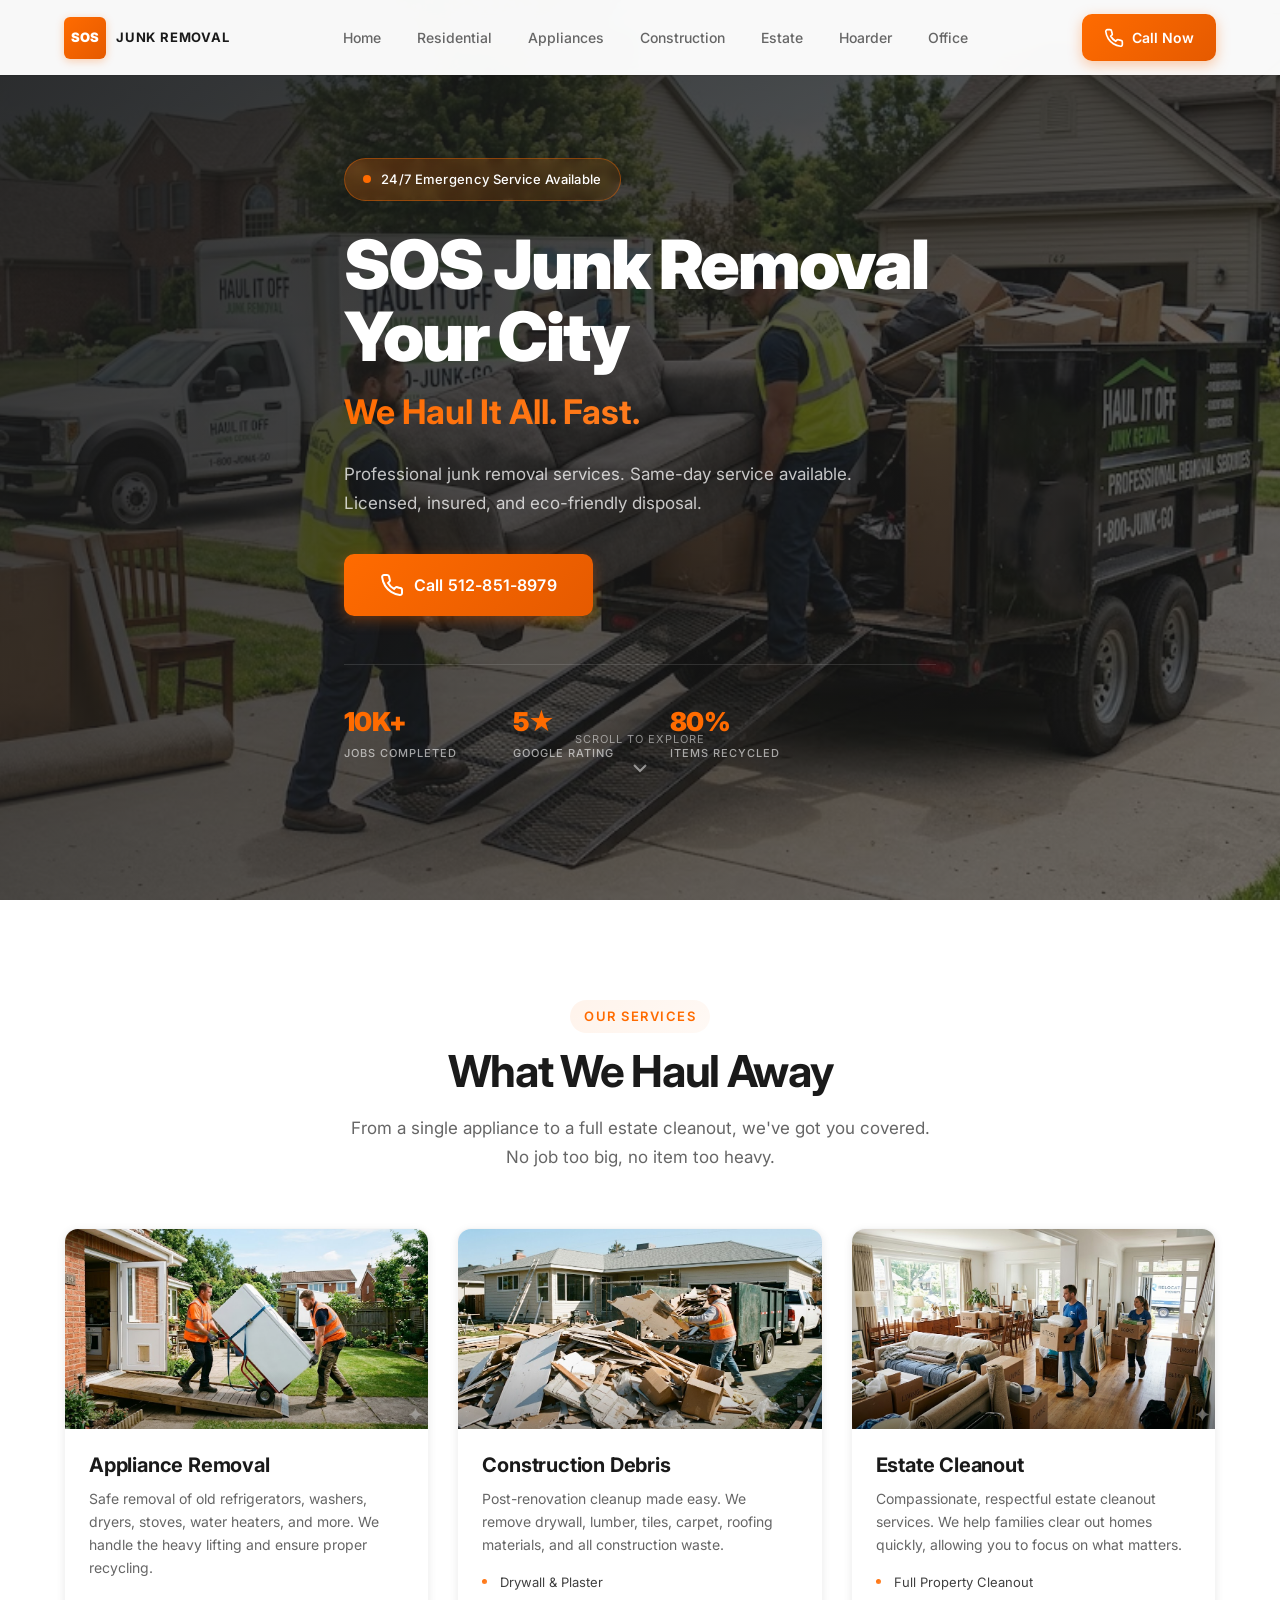
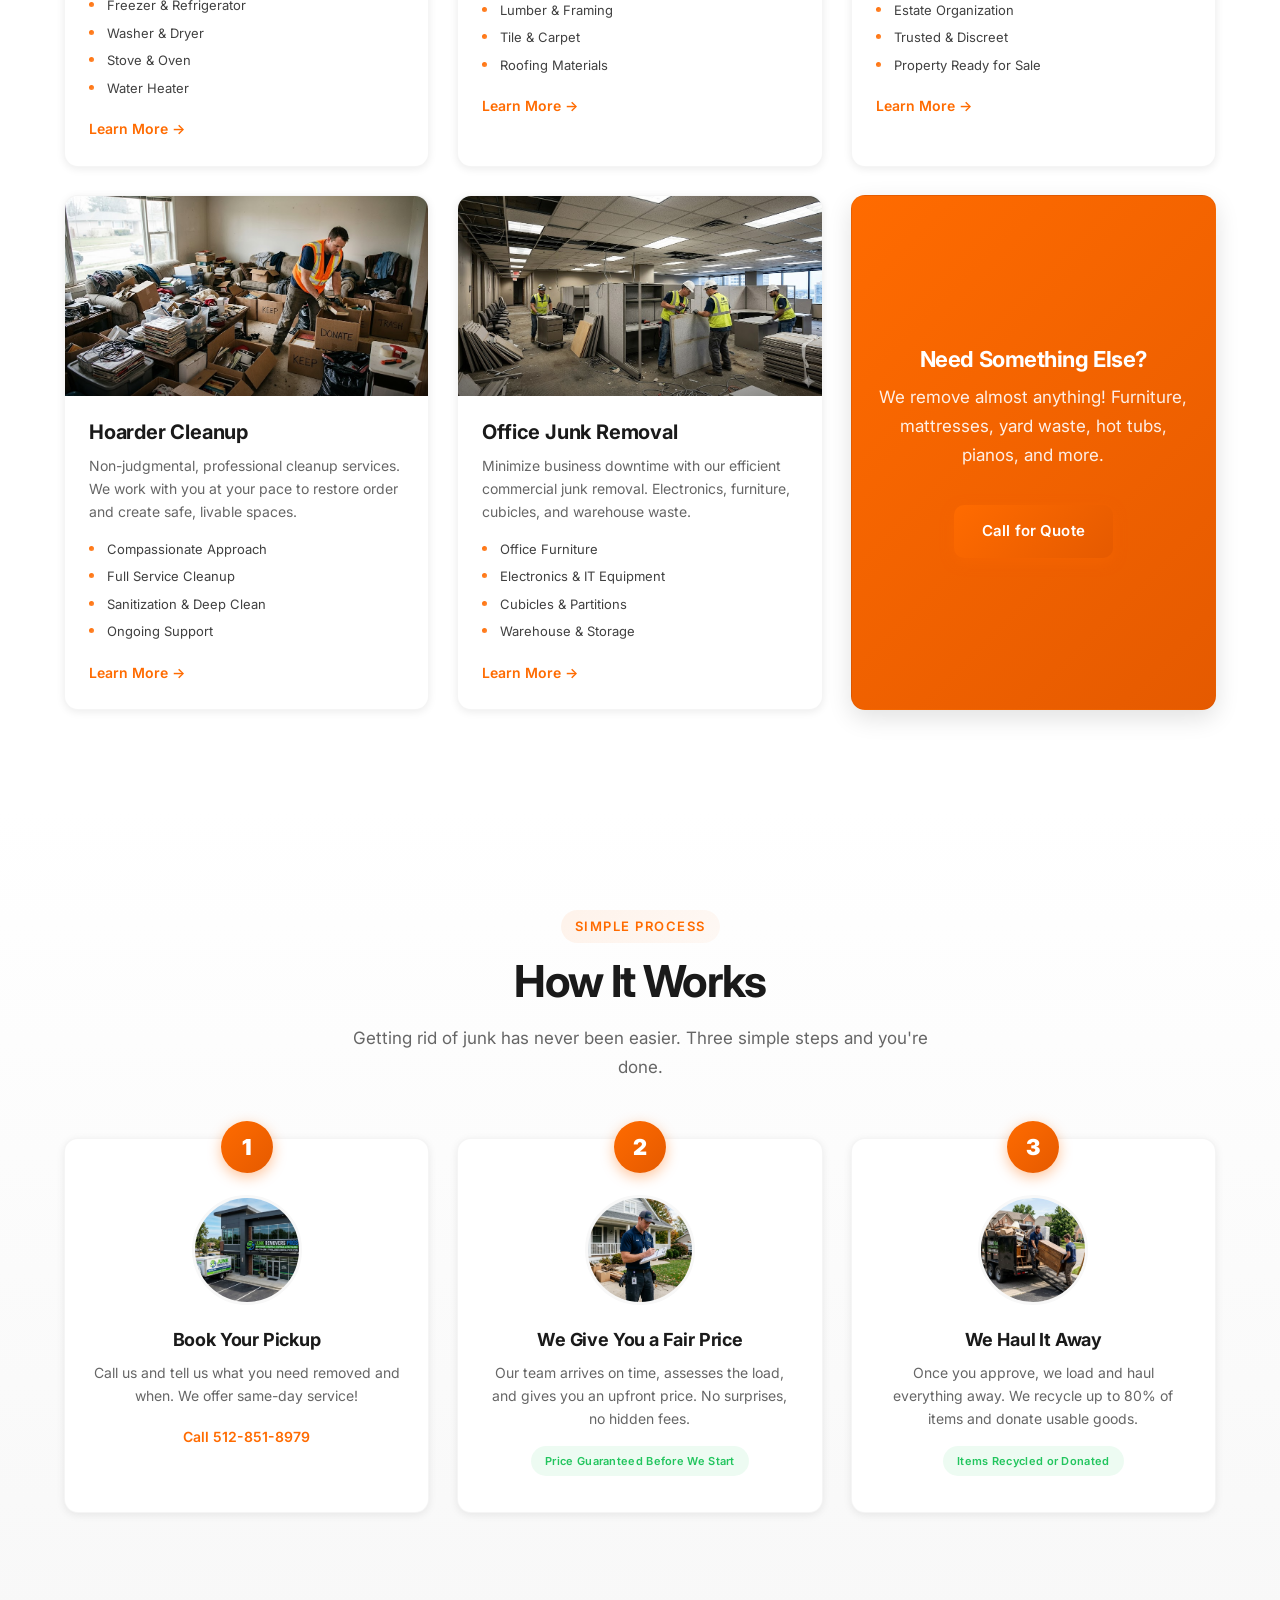
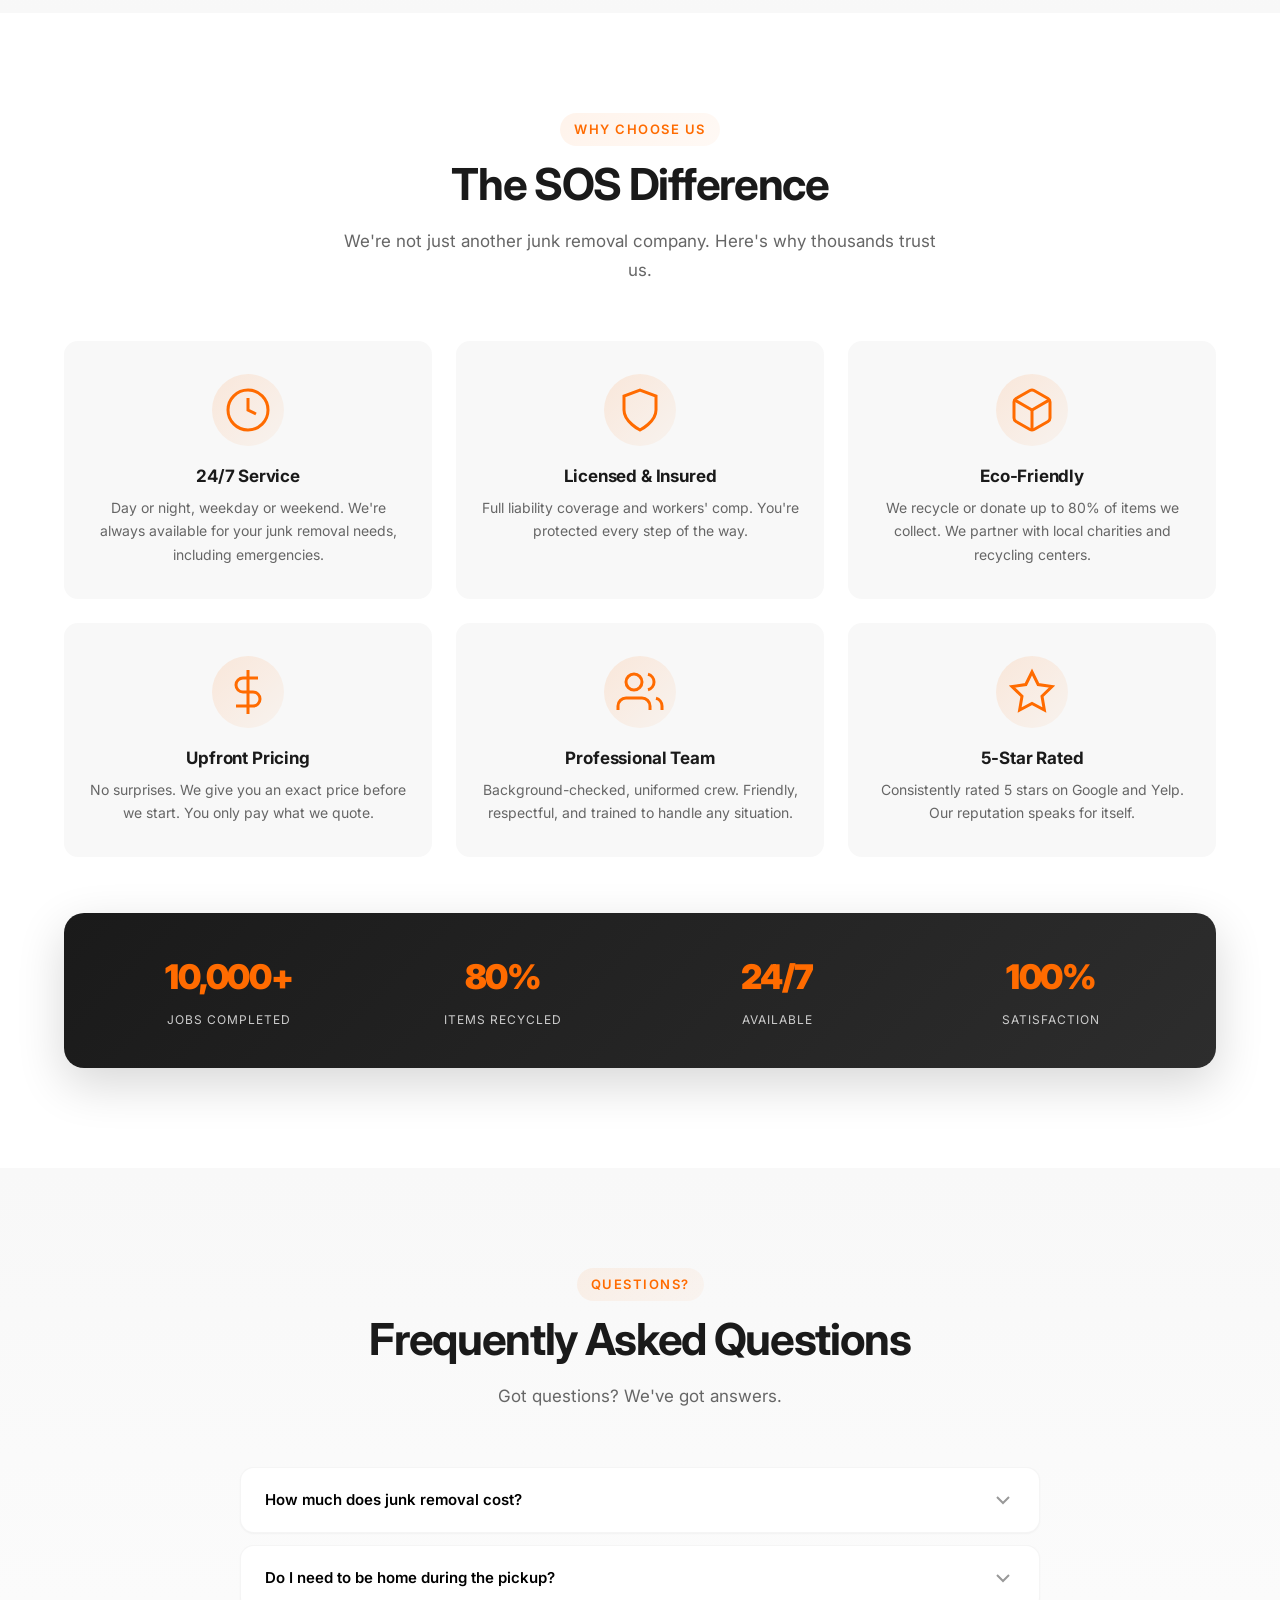
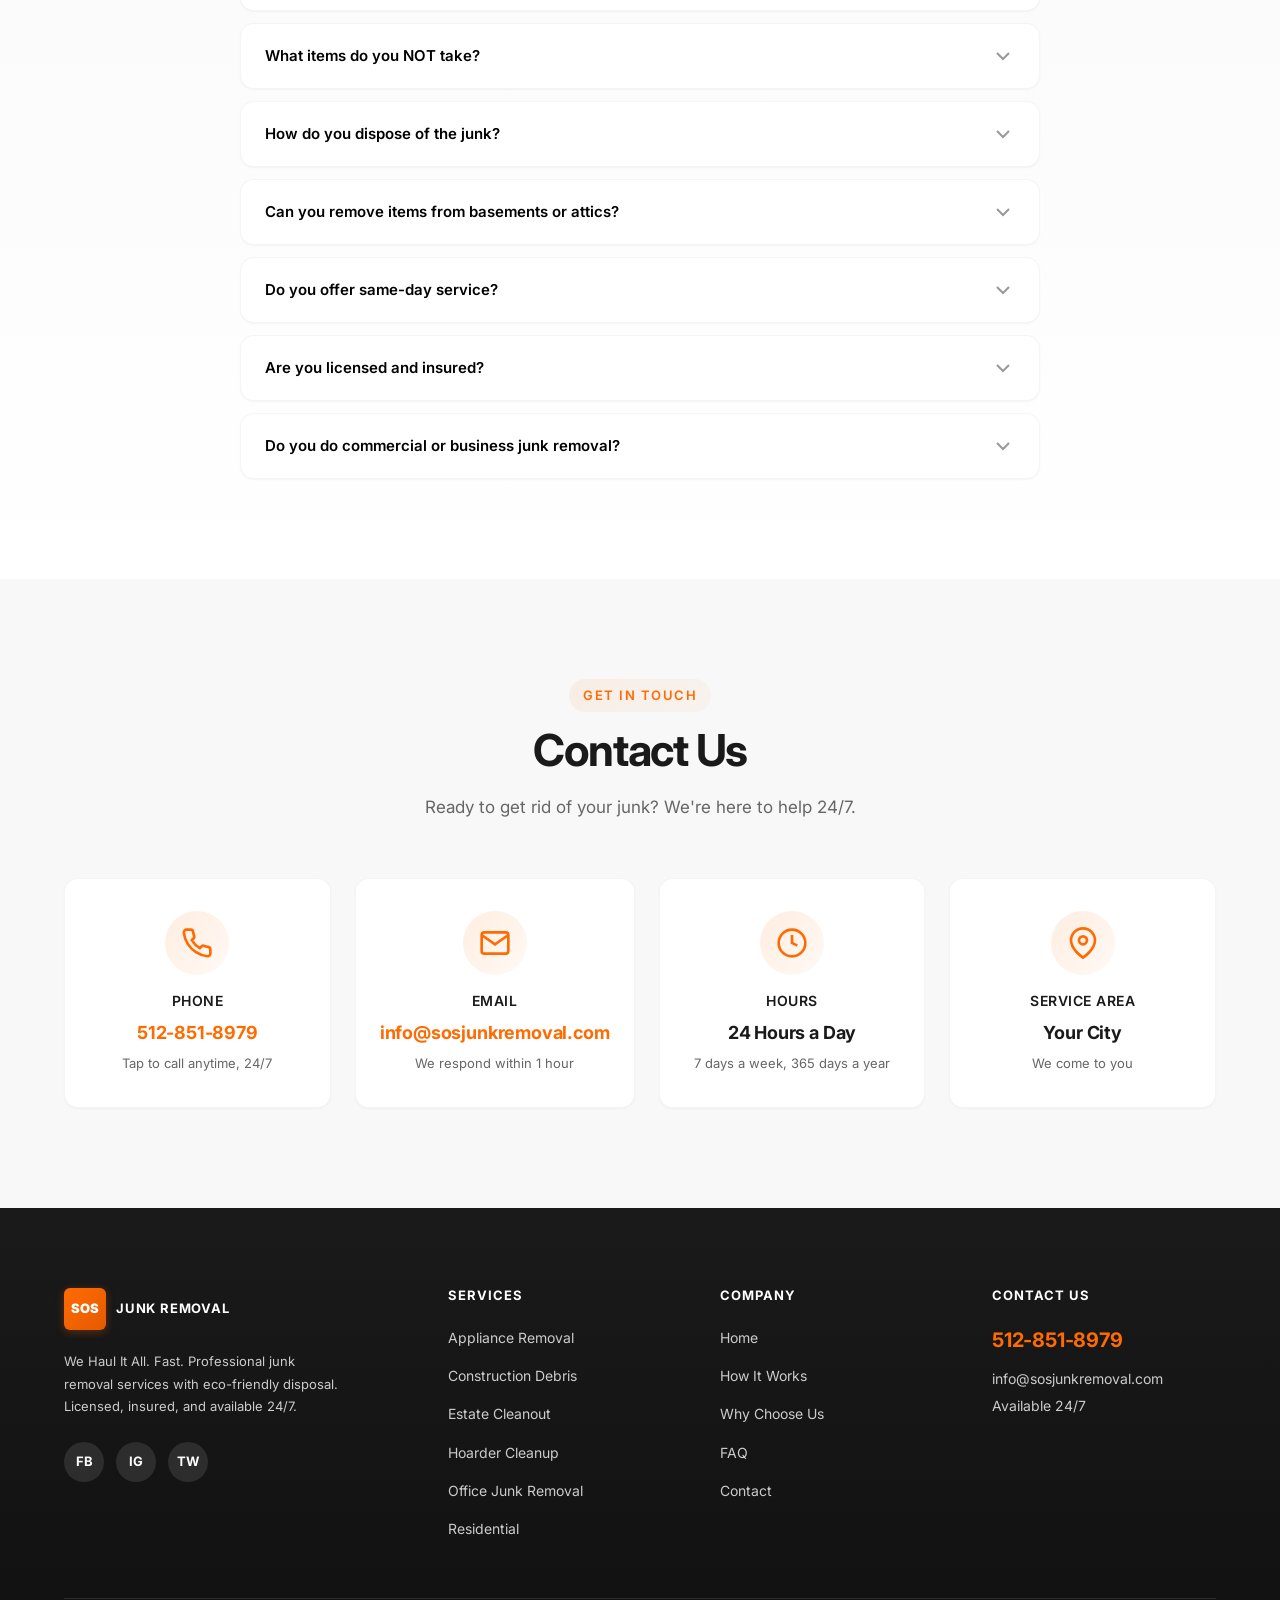
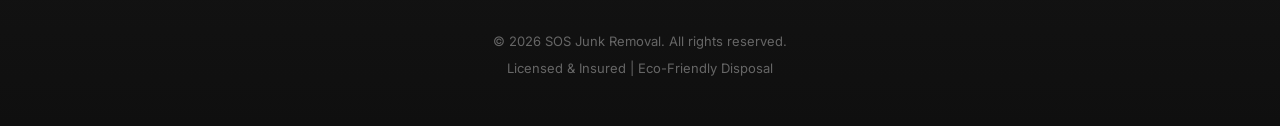
==== index.html @ b93e8774 "Initial website import" ====
<!DOCTYPE html>
<html lang="en">
<head>
    <meta charset="UTF-8">
    <meta name="viewport" content="width=device-width, initial-scale=1.0">
    <meta name="description" content="SOS Junk Removal - Fast, affordable junk removal services. We haul appliances, construction debris, estate cleanouts, and more. Available 24/7. Get a free quote today!">
    <meta name="keywords" content="junk removal, appliance removal, construction debris, estate cleanout, hoarder cleanup, office junk removal">
    <meta name="robots" content="index, follow">
    <meta name="author" content="SOS Junk Removal">
    
    <meta property="og:title" content="SOS Junk Removal - We Haul It All. Fast.">
    <meta property="og:description" content="Professional junk removal services. Same-day service available. Licensed & insured.">
    <meta property="og:type" content="website">
    <meta property="og:url" content="https://sosjunkremoval.com">
    
    <title>SOS Junk Removal - We Haul It All. Fast.</title>
    
    <link rel="preconnect" href="https://fonts.googleapis.com">
    <link rel="preconnect" href="https://fonts.gstatic.com" crossorigin>
    <link href="https://fonts.googleapis.com/css2?family=Inter:wght@400;500;600;700;800;900&display=swap" rel="stylesheet">
    
    <link rel="stylesheet" href="css/styles.css">
    
    <script type="application/ld+json">
    {
        "@context": "https://schema.org",
        "@type": "LocalBusiness",
        "name": "SOS Junk Removal",
        "description": "Professional junk removal services",
        "telephone": "+1-512-851-8979",
        "priceRange": "$$",
        "openingHours": "Mo-Su 00:00-23:59",
        "areaServed": "United States"
    }
    </script>
</head>
<body>
    <header class="sticky-header" id="header">
        <div class="header-container">
            <a href="#home" class="logo">
                <span class="logo-icon">SOS</span>
                <span class="logo-text">JUNK REMOVAL</span>
            </a>
            <nav class="main-nav" id="mainNav">
                <ul>
                    <li><a href="index.html">Home</a></li>
                    <li><a href="residential-junk-removal.html">Residential</a></li>
                    <li><a href="appliance-removal.html">Appliances</a></li>
                    <li><a href="construction-debris-removal.html">Construction</a></li>
                    <li><a href="estate-cleanout.html">Estate</a></li>
                    <li><a href="hoarder-cleanup.html">Hoarder</a></li>
                    <li><a href="office-junk-removal.html">Office</a></li>
                </ul>
            </nav>
            <a href="tel:+15128518979" class="header-cta">
                <svg width="20" height="20" viewBox="0 0 24 24" fill="none" stroke="currentColor" stroke-width="2">
                    <path d="M22 16.92v3a2 2 0 0 1-2.18 2 19.79 19.79 0 0 1-8.63-3.07 19.5 19.5 0 0 1-6-6 19.79 19.79 0 0 1-3.07-8.67A2 2 0 0 1 4.11 2h3a2 2 0 0 1 2 1.72 12.84 12.84 0 0 0 .7 2.81 2 2 0 0 1-.45 2.11L8.09 9.91a16 16 0 0 0 6 6l1.27-1.27a2 2 0 0 1 2.11-.45 12.84 12.84 0 0 0 2.81.7A2 2 0 0 1 22 16.92z"/>
                </svg>
                <span>Call Now</span>
            </a>
            <button class="mobile-menu-toggle" id="mobileMenuToggle" aria-label="Toggle menu">
                <span></span>
                <span></span>
                <span></span>
            </button>
        </div>
    </header>

    <div class="mobile-call-bar">
        <a href="tel:+15128518979" class="mobile-call-btn">
            <svg width="24" height="24" viewBox="0 0 24 24" fill="none" stroke="currentColor" stroke-width="2">
                <path d="M22 16.92v3a2 2 0 0 1-2.18 2 19.79 19.79 0 0 1-8.63-3.07 19.5 19.5 0 0 1-6-6 19.79 19.79 0 0 1-3.07-8.67A2 2 0 0 1 4.11 2h3a2 2 0 0 1 2 1.72 12.84 12.84 0 0 0 .7 2.81 2 2 0 0 1-.45 2.11L8.09 9.91a16 16 0 0 0 6 6l1.27-1.27a2 2 0 0 1 2.11-.45 12.84 12.84 0 0 0 2.81.7A2 2 0 0 1 22 16.92z"/>
            </svg>
            Call Now - Free Quote
        </a>
    </div>

    <main>
        <section class="hero" id="home">
            <div class="hero-bg">
                <img src="images/hero.jpg" alt="Professional junk removal service with dump trailer" loading="eager">
                <div class="hero-overlay"></div>
            </div>
            <div class="hero-content">
                <div class="hero-badge">
                    <span class="pulse"></span>
                    24/7 Emergency Service Available
                </div>
                <h1>SOS Junk Removal<br><span id="heroCity">Your City</span></h1>
                <p class="hero-subtitle">We Haul It All. Fast.</p>
                <p class="hero-text">Professional junk removal services. Same-day service available. Licensed, insured, and eco-friendly disposal.</p>
                <div class="hero-cta-group">
                    <a href="tel:+15128518979" class="btn btn-primary btn-large">
                        <svg width="24" height="24" viewBox="0 0 24 24" fill="none" stroke="currentColor" stroke-width="2">
                            <path d="M22 16.92v3a2 2 0 0 1-2.18 2 19.79 19.79 0 0 1-8.63-3.07 19.5 19.5 0 0 1-6-6 19.79 19.79 0 0 1-3.07-8.67A2 2 0 0 1 4.11 2h3a2 2 0 0 1 2 1.72 12.84 12.84 0 0 0 .7 2.81 2 2 0 0 1-.45 2.11L8.09 9.91a16 16 0 0 0 6 6l1.27-1.27a2 2 0 0 1 2.11-.45 12.84 12.84 0 0 0 2.81.7A2 2 0 0 1 22 16.92z"/>
                        </svg>
                        Call 512-851-8979
                    </a>
                </div>
                <div class="hero-trust">
                    <div class="trust-item">
                        <span class="trust-number">10K+</span>
                        <span class="trust-label">Jobs Completed</span>
                    </div>
                    <div class="trust-item">
                        <span class="trust-number">5★</span>
                        <span class="trust-label">Google Rating</span>
                    </div>
                    <div class="trust-item">
                        <span class="trust-number">80%</span>
                        <span class="trust-label">Items Recycled</span>
                    </div>
                </div>
            </div>
            <div class="hero-scroll-indicator">
                <span>Scroll to explore</span>
                <svg width="24" height="24" viewBox="0 0 24 24" fill="none" stroke="currentColor" stroke-width="2">
                    <polyline points="6 9 12 15 18 9"></polyline>
                </svg>
            </div>
        </section>

        <section class="services" id="services">
            <div class="container">
                <div class="section-header">
                    <span class="section-tag">Our Services</span>
                    <h2>What We Haul Away</h2>
                    <p>From a single appliance to a full estate cleanout, we've got you covered. No job too big, no item too heavy.</p>
                </div>
                <div class="services-grid">
                    <div class="service-card" data-service="appliance">
                        <div class="service-image">
                            <img src="images/appliance-removal.jpg" alt="Old refrigerator being removed" loading="lazy">
                        </div>
                        <div class="service-content">
                            <h3>Appliance Removal</h3>
                            <p>Safe removal of old refrigerators, washers, dryers, stoves, water heaters, and more. We handle the heavy lifting and ensure proper recycling.</p>
                            <ul class="service-features">
                                <li>Freezer & Refrigerator</li>
                                <li>Washer & Dryer</li>
                                <li>Stove & Oven</li>
                                <li>Water Heater</li>
                            </ul>
                            <a href="appliance-removal.html" class="service-link">Learn More →</a>
                        </div>
                    </div>
                    <div class="service-card" data-service="construction">
                        <div class="service-image">
                            <img src="images/construction-debris.jpg" alt="Construction debris pile being removed" loading="lazy">
                        </div>
                        <div class="service-content">
                            <h3>Construction Debris</h3>
                            <p>Post-renovation cleanup made easy. We remove drywall, lumber, tiles, carpet, roofing materials, and all construction waste.</p>
                            <ul class="service-features">
                                <li>Drywall & Plaster</li>
                                <li>Lumber & Framing</li>
                                <li>Tile & Carpet</li>
                                <li>Roofing Materials</li>
                            </ul>
                            <a href="construction-debris-removal.html" class="service-link">Learn More →</a>
                        </div>
                    </div>
                    <div class="service-card" data-service="estate">
                        <div class="service-image">
                            <img src="images/estate-cleanout.jpg" alt="Full house cleanout service" loading="lazy">
                        </div>
                        <div class="service-content">
                            <h3>Estate Cleanout</h3>
                            <p>Compassionate, respectful estate cleanout services. We help families clear out homes quickly, allowing you to focus on what matters.</p>
                            <ul class="service-features">
                                <li>Full Property Cleanout</li>
                                <li>Estate Organization</li>
                                <li>Trusted & Discreet</li>
                                <li>Property Ready for Sale</li>
                            </ul>
                            <a href="estate-cleanout.html" class="service-link">Learn More →</a>
                        </div>
                    </div>
                    <div class="service-card" data-service="hoarder">
                        <div class="service-image">
                            <img src="images/hoarder-cleanup.jpg" alt="Cluttered room cleanup service" loading="lazy">
                        </div>
                        <div class="service-content">
                            <h3>Hoarder Cleanup</h3>
                            <p>Non-judgmental, professional cleanup services. We work with you at your pace to restore order and create safe, livable spaces.</p>
                            <ul class="service-features">
                                <li>Compassionate Approach</li>
                                <li>Full Service Cleanup</li>
                                <li>Sanitization & Deep Clean</li>
                                <li>Ongoing Support</li>
                            </ul>
                            <a href="hoarder-cleanup.html" class="service-link">Learn More →</a>
                        </div>
                    </div>
                    <div class="service-card" data-service="office">
                        <div class="service-image">
                            <img src="images/office-junk-removal.jpg" alt="Office junk removal" loading="lazy">
                        </div>
                        <div class="service-content">
                            <h3>Office Junk Removal</h3>
                            <p>Minimize business downtime with our efficient commercial junk removal. Electronics, furniture, cubicles, and warehouse waste.</p>
                            <ul class="service-features">
                                <li>Office Furniture</li>
                                <li>Electronics & IT Equipment</li>
                                <li>Cubicles & Partitions</li>
                                <li>Warehouse & Storage</li>
                            </ul>
                            <a href="office-junk-removal.html" class="service-link">Learn More →</a>
                        </div>
                    </div>
                    <div class="service-card service-card-cta">
                        <div class="cta-content">
                            <h3>Need Something Else?</h3>
                            <p>We remove almost anything! Furniture, mattresses, yard waste, hot tubs, pianos, and more.</p>
                            <a href="tel:+15128518979" class="btn btn-primary">Call for Quote</a>
                        </div>
                    </div>
                </div>
            </div>
        </section>

        <section class="how-it-works" id="how-it-works">
            <div class="container">
                <div class="section-header">
                    <span class="section-tag">Simple Process</span>
                    <h2>How It Works</h2>
                    <p>Getting rid of junk has never been easier. Three simple steps and you're done.</p>
                </div>
                <div class="steps-grid">
                    <div class="step-card">
                        <div class="step-number">1</div>
                        <div class="step-icon">
                            <img src="images/step1-book-pickup.jpg" alt="Contact us" loading="lazy">
                        </div>
                        <h3>Book Your Pickup</h3>
                        <p>Call us and tell us what you need removed and when. We offer same-day service!</p>
                        <a href="tel:+15128518979" class="step-cta">Call 512-851-8979</a>
                    </div>
                    <div class="step-card">
                        <div class="step-number">2</div>
                        <div class="step-icon">
                            <img src="images/step2-get-quote.jpg" alt="We arrive and quote" loading="lazy">
                        </div>
                        <h3>We Give You a Fair Price</h3>
                        <p>Our team arrives on time, assesses the load, and gives you an upfront price. No surprises, no hidden fees.</p>
                        <span class="step-guarantee">Price Guaranteed Before We Start</span>
                    </div>
                    <div class="step-card">
                        <div class="step-number">3</div>
                        <div class="step-icon">
                            <img src="images/step3-haul-away.jpg" alt="We haul it away" loading="lazy">
                        </div>
                        <h3>We Haul It Away</h3>
                        <p>Once you approve, we load and haul everything away. We recycle up to 80% of items and donate usable goods.</p>
                        <span class="step-guarantee">Items Recycled or Donated</span>
                    </div>
                </div>
            </div>
        </section>

        <section class="why-us" id="why-us">
            <div class="container">
                <div class="section-header">
                    <span class="section-tag">Why Choose Us</span>
                    <h2>The SOS Difference</h2>
                    <p>We're not just another junk removal company. Here's why thousands trust us.</p>
                </div>
                <div class="features-grid">
                    <div class="feature-card">
                        <div class="feature-icon">
                            <svg width="48" height="48" viewBox="0 0 24 24" fill="none" stroke="currentColor" stroke-width="1.5">
                                <circle cx="12" cy="12" r="10"/>
                                <polyline points="12 6 12 12 16 14"/>
                            </svg>
                        </div>
                        <h3>24/7 Service</h3>
                        <p>Day or night, weekday or weekend. We're always available for your junk removal needs, including emergencies.</p>
                    </div>
                    <div class="feature-card">
                        <div class="feature-icon">
                            <svg width="48" height="48" viewBox="0 0 24 24" fill="none" stroke="currentColor" stroke-width="1.5">
                                <path d="M12 22s8-4 8-10V5l-8-3-8 3v7c0 6 8 10 8 10z"/>
                            </svg>
                        </div>
                        <h3>Licensed & Insured</h3>
                        <p>Full liability coverage and workers' comp. You're protected every step of the way.</p>
                    </div>
                    <div class="feature-card">
                        <div class="feature-icon">
                            <svg width="48" height="48" viewBox="0 0 24 24" fill="none" stroke="currentColor" stroke-width="1.5">
                                <path d="M21 16V8a2 2 0 0 0-1-1.73l-7-4a2 2 0 0 0-2 0l-7 4A2 2 0 0 0 3 8v8a2 2 0 0 0 1 1.73l7 4a2 2 0 0 0 2 0l7-4A2 2 0 0 0 21 16z"/>
                                <polyline points="3.27 6.96 12 12.01 20.73 6.96"/>
                                <line x1="12" y1="22.08" x2="12" y2="12"/>
                            </svg>
                        </div>
                        <h3>Eco-Friendly</h3>
                        <p>We recycle or donate up to 80% of items we collect. We partner with local charities and recycling centers.</p>
                    </div>
                    <div class="feature-card">
                        <div class="feature-icon">
                            <svg width="48" height="48" viewBox="0 0 24 24" fill="none" stroke="currentColor" stroke-width="1.5">
                                <line x1="12" y1="1" x2="12" y2="23"/>
                                <path d="M17 5H9.5a3.5 3.5 0 0 0 0 7h5a3.5 3.5 0 0 1 0 7H6"/>
                            </svg>
                        </div>
                        <h3>Upfront Pricing</h3>
                        <p>No surprises. We give you an exact price before we start. You only pay what we quote.</p>
                    </div>
                    <div class="feature-card">
                        <div class="feature-icon">
                            <svg width="48" height="48" viewBox="0 0 24 24" fill="none" stroke="currentColor" stroke-width="1.5">
                                <path d="M17 21v-2a4 4 0 0 0-4-4H5a4 4 0 0 0-4 4v2"/>
                                <circle cx="9" cy="7" r="4"/>
                                <path d="M23 21v-2a4 4 0 0 0-3-3.87"/>
                                <path d="M16 3.13a4 4 0 0 1 0 7.75"/>
                            </svg>
                        </div>
                        <h3>Professional Team</h3>
                        <p>Background-checked, uniformed crew. Friendly, respectful, and trained to handle any situation.</p>
                    </div>
                    <div class="feature-card">
                        <div class="feature-icon">
                            <svg width="48" height="48" viewBox="0 0 24 24" fill="none" stroke="currentColor" stroke-width="1.5">
                                <polygon points="12 2 15.09 8.26 22 9.27 17 14.14 18.18 21.02 12 17.77 5.82 21.02 7 14.14 2 9.27 8.91 8.26 12 2"/>
                            </svg>
                        </div>
                        <h3>5-Star Rated</h3>
                        <p>Consistently rated 5 stars on Google and Yelp. Our reputation speaks for itself.</p>
                    </div>
                </div>
                <div class="stats-banner">
                    <div class="stat">
                        <span class="stat-number">10,000+</span>
                        <span class="stat-label">Jobs Completed</span>
                    </div>
                    <div class="stat">
                        <span class="stat-number">80%</span>
                        <span class="stat-label">Items Recycled</span>
                    </div>
                    <div class="stat">
                        <span class="stat-number">24/7</span>
                        <span class="stat-label">Available</span>
                    </div>
                    <div class="stat">
                        <span class="stat-number">100%</span>
                        <span class="stat-label">Satisfaction</span>
                    </div>
                </div>
            </div>
        </section>

        <section class="faq" id="faq">
            <div class="container">
                <div class="section-header">
                    <span class="section-tag">Questions?</span>
                    <h2>Frequently Asked Questions</h2>
                    <p>Got questions? We've got answers.</p>
                </div>
                <div class="faq-list">
                    <div class="faq-item">
                        <button class="faq-question">
                            <span>How much does junk removal cost?</span>
                            <svg width="24" height="24" viewBox="0 0 24 24" fill="none" stroke="currentColor" stroke-width="2">
                                <polyline points="6 9 12 15 18 9"/>
                            </svg>
                        </button>
                        <div class="faq-answer">
                            <p>Junk removal costs vary based on the volume and type of items. Most residential jobs range from $99-$599. We provide free, upfront quotes before any work begins. Just describe what you have (or send photos) and we'll give you an exact price. No surprises, no hidden fees.</p>
                        </div>
                    </div>
                    <div class="faq-item">
                        <button class="faq-question">
                            <span>Do I need to be home during the pickup?</span>
                            <svg width="24" height="24" viewBox="0 0 24 24" fill="none" stroke="currentColor" stroke-width="2">
                                <polyline points="6 9 12 15 18 9"/>
                            </svg>
                        </button>
                        <div class="faq-answer">
                            <p>Not necessarily! If the items are accessible (like in a driveway or garage), we can often complete the job without you there. Just point us to the items when we arrive, or leave instructions. We'll text you before and after photos once we're done.</p>
                        </div>
                    </div>
                    <div class="faq-item">
                        <button class="faq-question">
                            <span>What items do you NOT take?</span>
                            <svg width="24" height="24" viewBox="0 0 24 24" fill="none" stroke="currentColor" stroke-width="2">
                                <polyline points="6 9 12 15 18 9"/>
                            </svg>
                        </button>
                        <div class="faq-answer">
                            <p>We cannot accept hazardous materials including chemicals, paint, asbestos, medical waste, or biological waste. If you're unsure about something, just ask! We can often recommend proper disposal resources for items we can't take.</p>
                        </div>
                    </div>
                    <div class="faq-item">
                        <button class="faq-question">
                            <span>How do you dispose of the junk?</span>
                            <svg width="24" height="24" viewBox="0 0 24 24" fill="none" stroke="currentColor" stroke-width="2">
                                <polyline points="6 9 12 15 18 9"/>
                            </svg>
                        </button>
                        <div class="faq-answer">
                            <p>We're committed to eco-friendly disposal. Up to 80% of items we collect are recycled or donated. We partner with local charities, metal recyclers, electronics recyclers, and proper disposal facilities. Your junk doesn't just end up in a landfill.</p>
                        </div>
                    </div>
                    <div class="faq-item">
                        <button class="faq-question">
                            <span>Can you remove items from basements or attics?</span>
                            <svg width="24" height="24" viewBox="0 0 24 24" fill="none" stroke="currentColor" stroke-width="2">
                                <polyline points="6 9 12 15 18 9"/>
                            </svg>
                        </button>
                        <div class="faq-answer">
                            <p>Absolutely! Our team is trained to safely navigate stairs, tight hallways, and difficult spaces. If we can physically get the items out, we can remove them. Just let us know about any challenging access when you book.</p>
                        </div>
                    </div>
                    <div class="faq-item">
                        <button class="faq-question">
                            <span>Do you offer same-day service?</span>
                            <svg width="24" height="24" viewBox="0 0 24 24" fill="none" stroke="currentColor" stroke-width="2">
                                <polyline points="6 9 12 15 18 9"/>
                            </svg>
                        </button>
                        <div class="faq-answer">
                            <p>Yes! Same-day service is often available. Call us early in the day and we'll do our best to get there today. We also offer next-day scheduling if same-day doesn't work for you.</p>
                        </div>
                    </div>
                    <div class="faq-item">
                        <button class="faq-question">
                            <span>Are you licensed and insured?</span>
                            <svg width="24" height="24" viewBox="0 0 24 24" fill="none" stroke="currentColor" stroke-width="2">
                                <polyline points="6 9 12 15 18 9"/>
                            </svg>
                        </button>
                        <div class="faq-answer">
                            <p>Yes! We are fully licensed and insured. This means you're protected if anything goes wrong during the removal. We carry full liability coverage and workers' compensation for our team members.</p>
                        </div>
                    </div>
                    <div class="faq-item">
                        <button class="faq-question">
                            <span>Do you do commercial or business junk removal?</span>
                            <svg width="24" height="24" viewBox="0 0 24 24" fill="none" stroke="currentColor" stroke-width="2">
                                <polyline points="6 9 12 15 18 9"/>
                            </svg>
                        </button>
                        <div class="faq-answer">
                            <p>Yes! We offer commercial junk removal for businesses of all sizes. Whether you need to clear out an office, renovation debris from a retail space, or warehouse cleanout, we can handle it. We offer after-hours and weekend service to minimize business disruption.</p>
                        </div>
                    </div>
                </div>
            </div>
        </section>

        <section class="contact" id="contact">
            <div class="container">
                <div class="section-header">
                    <span class="section-tag">Get In Touch</span>
                    <h2>Contact Us</h2>
                    <p>Ready to get rid of your junk? We're here to help 24/7.</p>
                </div>
                <div class="contact-grid">
                    <div class="contact-card">
                        <div class="contact-icon">
                            <svg width="32" height="32" viewBox="0 0 24 24" fill="none" stroke="currentColor" stroke-width="2">
                                <path d="M22 16.92v3a2 2 0 0 1-2.18 2 19.79 19.79 0 0 1-8.63-3.07 19.5 19.5 0 0 1-6-6 19.79 19.79 0 0 1-3.07-8.67A2 2 0 0 1 4.11 2h3a2 2 0 0 1 2 1.72 12.84 12.84 0 0 0 .7 2.81 2 2 0 0 1-.45 2.11L8.09 9.91a16 16 0 0 0 6 6l1.27-1.27a2 2 0 0 1 2.11-.45 12.84 12.84 0 0 0 2.81.7A2 2 0 0 1 22 16.92z"/>
                            </svg>
                        </div>
                        <h3>Phone</h3>
                        <a href="tel:+15128518979" class="contact-value">512-851-8979</a>
                        <p class="contact-note">Tap to call anytime, 24/7</p>
                    </div>
                    <div class="contact-card">
                        <div class="contact-icon">
                            <svg width="32" height="32" viewBox="0 0 24 24" fill="none" stroke="currentColor" stroke-width="2">
                                <path d="M4 4h16c1.1 0 2 .9 2 2v12c0 1.1-.9 2-2 2H4c-1.1 0-2-.9-2-2V6c0-1.1.9-2 2-2z"/>
                                <polyline points="22,6 12,13 2,6"/>
                            </svg>
                        </div>
                        <h3>Email</h3>
                        <a href="mailto:info@sosjunkremoval.com" class="contact-value">info@sosjunkremoval.com</a>
                        <p class="contact-note">We respond within 1 hour</p>
                    </div>
                    <div class="contact-card">
                        <div class="contact-icon">
                            <svg width="32" height="32" viewBox="0 0 24 24" fill="none" stroke="currentColor" stroke-width="2">
                                <circle cx="12" cy="12" r="10"/>
                                <polyline points="12 6 12 12 16 14"/>
                            </svg>
                        </div>
                        <h3>Hours</h3>
                        <p class="contact-value">24 Hours a Day</p>
                        <p class="contact-note">7 days a week, 365 days a year</p>
                    </div>
                    <div class="contact-card">
                        <div class="contact-icon">
                            <svg width="32" height="32" viewBox="0 0 24 24" fill="none" stroke="currentColor" stroke-width="2">
                                <path d="M21 10c0 7-9 13-9 13s-9-6-9-13a9 9 0 0 1 18 0z"/>
                                <circle cx="12" cy="10" r="3"/>
                            </svg>
                        </div>
                        <h3>Service Area</h3>
                        <p class="contact-value" id="contactCity">Your City</p>
                        <p class="contact-note">We come to you</p>
                    </div>
                </div>
            </div>
        </section>
    </main>

    <footer class="footer">
        <div class="container">
            <div class="footer-grid">
                <div class="footer-brand">
                    <a href="#home" class="footer-logo">
                        <span class="logo-icon">SOS</span>
                        <span class="logo-text">JUNK REMOVAL</span>
                    </a>
                    <p>We Haul It All. Fast. Professional junk removal services with eco-friendly disposal. Licensed, insured, and available 24/7.</p>
                    <div class="footer-social">
                        <a href="#" aria-label="Facebook">FB</a>
                        <a href="#" aria-label="Instagram">IG</a>
                        <a href="#" aria-label="Twitter">TW</a>
                    </div>
                </div>
                <div class="footer-links">
                    <h4>Services</h4>
                    <ul>
                        <li><a href="appliance-removal.html">Appliance Removal</a></li>
                        <li><a href="construction-debris-removal.html">Construction Debris</a></li>
                        <li><a href="estate-cleanout.html">Estate Cleanout</a></li>
                        <li><a href="hoarder-cleanup.html">Hoarder Cleanup</a></li>
                        <li><a href="office-junk-removal.html">Office Junk Removal</a></li>
                        <li><a href="residential-junk-removal.html">Residential</a></li>
                    </ul>
                </div>
                <div class="footer-links">
                    <h4>Company</h4>
                    <ul>
                        <li><a href="index.html">Home</a></li>
                        <li><a href="index.html#how-it-works">How It Works</a></li>
                        <li><a href="index.html#why-us">Why Choose Us</a></li>
                        <li><a href="index.html#faq">FAQ</a></li>
                        <li><a href="index.html#contact">Contact</a></li>
                    </ul>
                </div>
                <div class="footer-contact">
                    <h4>Contact Us</h4>
                    <a href="tel:+15128518979" class="footer-phone">512-851-8979</a>
                    <p>info@sosjunkremoval.com</p>
                    <p>Available 24/7</p>
                </div>
            </div>
            <div class="footer-bottom">
                <p>&copy; 2026 SOS Junk Removal. All rights reserved.</p>
                <p>Licensed & Insured | Eco-Friendly Disposal</p>
            </div>
        </div>
    </footer>

    <script src="js/main.js"></script>
</body>
</html>
---- css/styles.css ----
:root {
    --orange: #FF6B00;
    --orange-dark: #E55A00;
    --orange-light: #FF8C3A;
    --black: #1A1A1A;
    --black-light: #2D2D2D;
    --gray-dark: #404040;
    --gray: #666666;
    --gray-light: #999999;
    --gray-lighter: #CCCCCC;
    --gray-lightest: #F8F8F8;
    --white: #FFFFFF;
    --success: #22C55E;
    --error: #EF4444;
    
    --font-family: 'Inter', -apple-system, BlinkMacSystemFont, 'Segoe UI', Roboto, sans-serif;
    --font-weight-normal: 400;
    --font-weight-medium: 500;
    --font-weight-semibold: 600;
    --font-weight-bold: 700;
    --font-weight-extrabold: 800;
    --font-weight-black: 900;
    
    --transition-fast: 150ms ease;
    --transition-normal: 250ms ease;
    --transition-slow: 400ms ease;
    
    --shadow-sm: 0 1px 2px rgba(0,0,0,0.04);
    --shadow: 0 2px 8px rgba(0,0,0,0.08);
    --shadow-md: 0 4px 16px rgba(0,0,0,0.1);
    --shadow-lg: 0 8px 24px rgba(0,0,0,0.12);
    --shadow-xl: 0 16px 48px rgba(0,0,0,0.16);
    
    --radius-sm: 6px;
    --radius: 10px;
    --radius-lg: 14px;
    --radius-xl: 20px;
    --radius-full: 9999px;
}

*, *::before, *::after {
    box-sizing: border-box;
    margin: 0;
    padding: 0;
}

html {
    scroll-behavior: smooth;
    -webkit-text-size-adjust: 100%;
}

body {
    font-family: var(--font-family);
    font-size: 16px;
    line-height: 1.65;
    color: var(--black);
    background-color: var(--white);
    -webkit-font-smoothing: antialiased;
    -moz-osx-font-smoothing: grayscale;
    overflow-x: hidden;
}

img {
    max-width: 100%;
    height: auto;
    display: block;
}

a {
    color: inherit;
    text-decoration: none;
}

button {
    font-family: inherit;
    cursor: pointer;
    border: none;
    background: none;
}

ul {
    list-style: none;
}

.container {
    width: 100%;
    max-width: 1200px;
    margin: 0 auto;
    padding: 0 24px;
}

h1, h2, h3, h4, h5, h6 {
    font-weight: var(--font-weight-bold);
    line-height: 1.2;
    letter-spacing: -0.02em;
}

.section-header {
    text-align: center;
    margin-bottom: 56px;
}

.section-tag {
    display: inline-block;
    font-size: 13px;
    font-weight: var(--font-weight-semibold);
    color: var(--orange);
    text-transform: uppercase;
    letter-spacing: 1.5px;
    margin-bottom: 12px;
    padding: 6px 14px;
    background: linear-gradient(135deg, rgba(255,107,0,0.08) 0%, rgba(255,107,0,0.04) 100%);
    border-radius: var(--radius-full);
}

.section-header h2 {
    font-size: clamp(30px, 5vw, 44px);
    margin-bottom: 16px;
    letter-spacing: -0.03em;
}

.section-header p {
    font-size: 17px;
    color: var(--gray);
    max-width: 600px;
    margin: 0 auto;
    line-height: 1.7;
}

.btn {
    display: inline-flex;
    align-items: center;
    justify-content: center;
    gap: 10px;
    padding: 14px 28px;
    font-size: 15px;
    font-weight: var(--font-weight-semibold);
    border-radius: var(--radius);
    transition: all var(--transition-normal);
    white-space: nowrap;
    letter-spacing: 0.01em;
}

.btn-primary {
    background: linear-gradient(135deg, var(--orange) 0%, var(--orange-dark) 100%);
    color: var(--white);
    box-shadow: 0 4px 14px rgba(255,107,0,0.35);
}

.btn-primary:hover {
    transform: translateY(-2px);
    box-shadow: 0 6px 20px rgba(255,107,0,0.45);
}

.btn-secondary {
    background-color: var(--black);
    color: var(--white);
}

.btn-secondary:hover {
    background-color: var(--black-light);
    transform: translateY(-2px);
}

.btn-large {
    padding: 18px 36px;
    font-size: 16px;
}

.btn-full {
    width: 100%;
}

.sticky-header {
    position: fixed;
    top: 0;
    left: 0;
    right: 0;
    z-index: 1000;
    background-color: rgba(255,255,255,0.97);
    backdrop-filter: blur(10px);
    -webkit-backdrop-filter: blur(10px);
    box-shadow: 0 1px 0 rgba(0,0,0,0.05), var(--shadow-sm);
    transition: all var(--transition-normal);
}

.sticky-header.scrolled {
    box-shadow: 0 1px 0 rgba(0,0,0,0.05), var(--shadow);
}

.sticky-header.hidden {
    transform: translateY(-100%);
}

.header-container {
    display: flex;
    align-items: center;
    justify-content: space-between;
    padding: 14px 24px;
    max-width: 1200px;
    margin: 0 auto;
}

.logo {
    display: flex;
    align-items: center;
    gap: 10px;
}

.logo-icon {
    display: flex;
    align-items: center;
    justify-content: center;
    width: 42px;
    height: 42px;
    background: linear-gradient(135deg, var(--orange) 0%, var(--orange-dark) 100%);
    color: var(--white);
    font-size: 13px;
    font-weight: var(--font-weight-black);
    border-radius: var(--radius-sm);
    box-shadow: 0 2px 8px rgba(255,107,0,0.3);
}

.logo-text {
    font-size: 13px;
    font-weight: var(--font-weight-bold);
    letter-spacing: 0.8px;
}

.main-nav {
    display: none;
}

.main-nav ul {
    display: flex;
    gap: 36px;
}

.main-nav a {
    font-size: 14px;
    font-weight: var(--font-weight-medium);
    color: var(--gray);
    transition: color var(--transition-fast);
    position: relative;
}

.main-nav a::after {
    content: '';
    position: absolute;
    bottom: -4px;
    left: 0;
    width: 0;
    height: 2px;
    background: var(--orange);
    transition: width var(--transition-fast);
}

.main-nav a:hover {
    color: var(--orange);
}

.main-nav a:hover::after {
    width: 100%;
}

.header-cta {
    display: flex;
    align-items: center;
    gap: 8px;
    padding: 12px 22px;
    background: linear-gradient(135deg, var(--orange) 0%, var(--orange-dark) 100%);
    color: var(--white);
    font-size: 14px;
    font-weight: var(--font-weight-semibold);
    border-radius: var(--radius);
    box-shadow: 0 4px 14px rgba(255,107,0,0.35);
    transition: all var(--transition-fast);
}

.header-cta:hover {
    transform: translateY(-2px);
    box-shadow: 0 6px 20px rgba(255,107,0,0.45);
}

.mobile-menu-toggle {
    display: flex;
    flex-direction: column;
    justify-content: center;
    gap: 5px;
    width: 42px;
    height: 42px;
    padding: 10px;
}

.mobile-menu-toggle span {
    display: block;
    width: 22px;
    height: 2px;
    background-color: var(--black);
    border-radius: 2px;
    transition: all var(--transition-fast);
}

.mobile-menu-toggle.active span:nth-child(1) {
    transform: rotate(45deg) translate(5px, 5px);
}

.mobile-menu-toggle.active span:nth-child(2) {
    opacity: 0;
}

.mobile-menu-toggle.active span:nth-child(3) {
    transform: rotate(-45deg) translate(5px, -5px);
}

.mobile-call-bar {
    position: fixed;
    bottom: 0;
    left: 0;
    right: 0;
    z-index: 999;
    background: linear-gradient(135deg, var(--orange) 0%, var(--orange-dark) 100%);
    padding: 14px 20px;
    box-shadow: 0 -4px 24px rgba(255,107,0,0.3);
}

.mobile-call-btn {
    display: flex;
    align-items: center;
    justify-content: center;
    gap: 12px;
    width: 100%;
    padding: 16px;
    background-color: var(--white);
    color: var(--orange);
    font-size: 17px;
    font-weight: var(--font-weight-bold);
    border-radius: var(--radius);
    box-shadow: var(--shadow);
}

.hero {
    position: relative;
    min-height: 100vh;
    display: flex;
    align-items: center;
    padding: 120px 0 100px;
}

.hero-bg {
    position: absolute;
    inset: 0;
    z-index: -1;
}

.hero-bg img {
    width: 100%;
    height: 100%;
    object-fit: cover;
}

.hero-overlay {
    position: absolute;
    inset: 0;
    background: linear-gradient(135deg, rgba(26,26,26,0.92) 0%, rgba(26,26,26,0.75) 50%, rgba(26,26,26,0.6) 100%);
}

.hero-content {
    width: 100%;
    max-width: 1200px;
    margin: 0 auto;
    padding: 0 24px;
    color: var(--white);
}

.hero-badge {
    display: inline-flex;
    align-items: center;
    gap: 10px;
    padding: 10px 18px;
    background: linear-gradient(135deg, rgba(255,107,0,0.25) 0%, rgba(255,107,0,0.1) 100%);
    border: 1px solid rgba(255,107,0,0.4);
    backdrop-filter: blur(4px);
    border-radius: var(--radius-full);
    font-size: 13px;
    font-weight: var(--font-weight-medium);
    margin-bottom: 28px;
    letter-spacing: 0.3px;
}

.pulse {
    width: 8px;
    height: 8px;
    background-color: var(--orange);
    border-radius: 50%;
    animation: pulse 2s infinite;
    box-shadow: 0 0 0 0 rgba(255,107,0,0.4);
}

@keyframes pulse {
    0%, 100% { 
        opacity: 1; 
        transform: scale(1); 
        box-shadow: 0 0 0 0 rgba(255,107,0,0.4);
    }
    50% { 
        opacity: 0.8; 
        transform: scale(1.1);
        box-shadow: 0 0 0 8px rgba(255,107,0,0);
    }
}

.hero h1 {
    font-size: clamp(38px, 8vw, 68px);
    font-weight: var(--font-weight-black);
    line-height: 1.05;
    letter-spacing: -0.03em;
    margin-bottom: 12px;
}

.hero-subtitle {
    font-size: clamp(22px, 4vw, 34px);
    font-weight: var(--font-weight-bold);
    background: linear-gradient(135deg, var(--orange) 0%, var(--orange-light) 100%);
    -webkit-background-clip: text;
    -webkit-text-fill-color: transparent;
    background-clip: text;
    margin-bottom: 20px;
}

.hero-text {
    font-size: 17px;
    color: rgba(255,255,255,0.75);
    max-width: 520px;
    margin-bottom: 36px;
    line-height: 1.7;
}

.hero-cta-group {
    display: flex;
    flex-direction: column;
    gap: 16px;
    margin-bottom: 48px;
}

.hero-cta-group .btn {
    width: 100%;
}

.hero-trust {
    display: flex;
    gap: 40px;
    padding-top: 36px;
    border-top: 1px solid rgba(255,255,255,0.12);
}

.trust-item {
    display: flex;
    flex-direction: column;
}

.trust-number {
    font-size: 26px;
    font-weight: var(--font-weight-black);
    color: var(--orange);
    letter-spacing: -0.02em;
}

.trust-label {
    font-size: 11px;
    color: rgba(255,255,255,0.6);
    text-transform: uppercase;
    letter-spacing: 1px;
    font-weight: var(--font-weight-medium);
}

.hero-scroll-indicator {
    position: absolute;
    bottom: 120px;
    left: 50%;
    transform: translateX(-50%);
    display: flex;
    flex-direction: column;
    align-items: center;
    gap: 8px;
    color: var(--white);
    font-size: 11px;
    opacity: 0.5;
    animation: bounce 2s infinite;
    text-transform: uppercase;
    letter-spacing: 1px;
}

@keyframes bounce {
    0%, 100% { transform: translateX(-50%) translateY(0); }
    50% { transform: translateX(-50%) translateY(8px); }
}

.services {
    padding: 100px 0;
    background-color: var(--white);
}

.services-grid {
    display: grid;
    gap: 28px;
}

.service-card {
    background-color: var(--white);
    border-radius: var(--radius-lg);
    overflow: hidden;
    box-shadow: var(--shadow);
    border: 1px solid rgba(0,0,0,0.04);
    transition: all var(--transition-normal);
}

.service-card:hover {
    transform: translateY(-8px);
    box-shadow: var(--shadow-xl);
    border-color: rgba(255,107,0,0.15);
}

.service-image {
    position: relative;
    height: 200px;
    overflow: hidden;
}

.service-image::after {
    content: '';
    position: absolute;
    bottom: 0;
    left: 0;
    right: 0;
    height: 60px;
    background: linear-gradient(to top, rgba(0,0,0,0.3), transparent);
    pointer-events: none;
}

.service-image img {
    width: 100%;
    height: 100%;
    object-fit: cover;
    transition: transform var(--transition-slow);
}

.service-card:hover .service-image img {
    transform: scale(1.08);
}

.service-content {
    padding: 24px;
}

.service-content h3 {
    font-size: 20px;
    margin-bottom: 10px;
    letter-spacing: -0.01em;
}

.service-content p {
    font-size: 14px;
    color: var(--gray);
    margin-bottom: 16px;
    line-height: 1.65;
}

.service-features {
    margin-bottom: 16px;
}

.service-features li {
    position: relative;
    padding-left: 18px;
    font-size: 13px;
    color: var(--gray-dark);
    margin-bottom: 6px;
}

.service-features li::before {
    content: '';
    position: absolute;
    left: 0;
    top: 7px;
    width: 5px;
    height: 5px;
    background: linear-gradient(135deg, var(--orange) 0%, var(--orange-light) 100%);
    border-radius: 50%;
}

.service-link {
    display: inline-flex;
    align-items: center;
    gap: 6px;
    font-size: 14px;
    font-weight: var(--font-weight-semibold);
    color: var(--orange);
    transition: all var(--transition-fast);
}

.service-link:hover {
    color: var(--orange-dark);
    gap: 10px;
}

.service-card-cta {
    background: linear-gradient(135deg, var(--orange) 0%, var(--orange-dark) 100%);
    display: flex;
    align-items: center;
    justify-content: center;
    min-height: 320px;
    box-shadow: var(--shadow-lg);
}

.cta-content {
    text-align: center;
    color: var(--white);
    padding: 24px;
}

.cta-content h3 {
    font-size: 22px;
    margin-bottom: 10px;
}

.cta-content p {
    font-size: 15px;
    opacity: 0.9;
    margin-bottom: 24px;
}

.service-detail {
    padding: 100px 0;
    background-color: var(--gray-lightest);
}

.service-detail.alt-bg {
    background-color: var(--white);
}

.service-detail-grid {
    display: grid;
    gap: 48px;
    align-items: center;
}

.service-detail-grid.reverse {
    direction: rtl;
}

.service-detail-grid.reverse > * {
    direction: ltr;
}

.service-detail-image {
    position: relative;
    border-radius: var(--radius-xl);
    overflow: hidden;
    box-shadow: var(--shadow-xl);
}

.service-detail-image::before {
    content: '';
    position: absolute;
    inset: 0;
    border: 1px solid rgba(255,255,255,0.1);
    border-radius: var(--radius-xl);
    pointer-events: none;
    z-index: 1;
}

.service-detail-image img {
    width: 100%;
    height: 320px;
    object-fit: cover;
}

.image-badge {
    position: absolute;
    top: 16px;
    left: 16px;
    padding: 8px 16px;
    background: linear-gradient(135deg, var(--orange) 0%, var(--orange-dark) 100%);
    color: var(--white);
    font-size: 11px;
    font-weight: var(--font-weight-bold);
    border-radius: var(--radius-full);
    text-transform: uppercase;
    letter-spacing: 0.5px;
    box-shadow: 0 4px 12px rgba(255,107,0,0.4);
}

.service-detail-content {
    padding: 8px 0;
}

.service-detail-content .section-tag {
    margin-bottom: 12px;
}

.service-detail-content h2 {
    font-size: clamp(28px, 4vw, 38px);
    margin-bottom: 16px;
    letter-spacing: -0.02em;
}

.service-detail-content .lead {
    font-size: 17px;
    color: var(--gray);
    margin-bottom: 28px;
    line-height: 1.7;
}

.service-detail-content h4 {
    font-size: 16px;
    margin-bottom: 14px;
    letter-spacing: -0.01em;
}

.check-list {
    margin-bottom: 28px;
}

.check-list li {
    position: relative;
    padding-left: 32px;
    font-size: 15px;
    color: var(--gray-dark);
    margin-bottom: 10px;
}

.check-list li::before {
    content: '';
    position: absolute;
    left: 0;
    top: 2px;
    width: 20px;
    height: 20px;
    background: linear-gradient(135deg, var(--orange) 0%, var(--orange-light) 100%);
    border-radius: 50%;
    background-image: url("data:image/svg+xml,%3Csvg xmlns='http://www.w3.org/2000/svg' width='12' height='12' viewBox='0 0 24 24' fill='none' stroke='white' stroke-width='3'%3E%3Cpolyline points='20 6 9 17 4 12'/%3E%3C/svg%3E");
    background-repeat: no-repeat;
    background-position: center;
    background-size: 11px;
}

.service-cta {
    display: flex;
    flex-direction: column;
    gap: 12px;
    margin-top: 28px;
}

.cta-note {
    font-size: 13px;
    color: var(--gray);
    text-align: center;
}

.how-it-works {
    padding: 100px 0;
    background: linear-gradient(180deg, var(--white) 0%, var(--gray-lightest) 100%);
}

.steps-grid {
    display: grid;
    gap: 28px;
}

.step-card {
    position: relative;
    background-color: var(--white);
    padding: 36px 28px;
    border-radius: var(--radius-lg);
    text-align: center;
    box-shadow: var(--shadow);
    border: 1px solid rgba(0,0,0,0.04);
    transition: all var(--transition-normal);
}

.step-card:hover {
    transform: translateY(-6px);
    box-shadow: var(--shadow-lg);
}

.step-number {
    position: absolute;
    top: -18px;
    left: 50%;
    transform: translateX(-50%);
    width: 52px;
    height: 52px;
    background: linear-gradient(135deg, var(--orange) 0%, var(--orange-dark) 100%);
    color: var(--white);
    font-size: 22px;
    font-weight: var(--font-weight-black);
    border-radius: 50%;
    display: flex;
    align-items: center;
    justify-content: center;
    box-shadow: 0 4px 14px rgba(255,107,0,0.4);
}

.step-icon {
    width: 110px;
    height: 110px;
    margin: 20px auto 24px;
    border-radius: 50%;
    overflow: hidden;
    border: 3px solid var(--gray-lightest);
    transition: border-color var(--transition-fast);
}

.step-card:hover .step-icon {
    border-color: var(--orange);
}

.step-icon img {
    width: 100%;
    height: 100%;
    object-fit: cover;
}

.step-card h3 {
    font-size: 18px;
    margin-bottom: 10px;
    letter-spacing: -0.01em;
}

.step-card p {
    font-size: 14px;
    color: var(--gray);
    margin-bottom: 16px;
    line-height: 1.65;
}

.step-cta {
    display: inline-block;
    font-size: 14px;
    font-weight: var(--font-weight-semibold);
    color: var(--orange);
    transition: color var(--transition-fast);
}

.step-cta:hover {
    color: var(--orange-dark);
}

.step-guarantee {
    display: inline-block;
    font-size: 11px;
    font-weight: var(--font-weight-semibold);
    color: var(--success);
    background-color: rgba(34,197,94,0.08);
    padding: 6px 14px;
    border-radius: var(--radius-full);
    letter-spacing: 0.3px;
}

.why-us {
    padding: 100px 0;
    background-color: var(--white);
}

.features-grid {
    display: grid;
    gap: 24px;
}

.feature-card {
    padding: 32px 24px;
    background-color: var(--gray-lightest);
    border-radius: var(--radius-lg);
    text-align: center;
    transition: all var(--transition-normal);
    border: 1px solid transparent;
}

.feature-card:hover {
    transform: translateY(-6px);
    box-shadow: var(--shadow-lg);
    border-color: rgba(255,107,0,0.1);
}

.feature-icon {
    display: flex;
    align-items: center;
    justify-content: center;
    width: 72px;
    height: 72px;
    margin: 0 auto 20px;
    background: linear-gradient(135deg, rgba(255,107,0,0.12) 0%, rgba(255,107,0,0.04) 100%);
    border-radius: 50%;
    color: var(--orange);
}

.feature-card h3 {
    font-size: 17px;
    margin-bottom: 10px;
    letter-spacing: -0.01em;
}

.feature-card p {
    font-size: 14px;
    color: var(--gray);
    line-height: 1.65;
}

.stats-banner {
    display: grid;
    grid-template-columns: repeat(2, 1fr);
    gap: 16px;
    margin-top: 56px;
    padding: 36px;
    background: linear-gradient(135deg, var(--black) 0%, var(--black-light) 100%);
    border-radius: var(--radius-xl);
    box-shadow: var(--shadow-xl);
}

.stat {
    text-align: center;
}

.stat-number {
    display: block;
    font-size: 34px;
    font-weight: var(--font-weight-black);
    color: var(--orange);
    letter-spacing: -0.03em;
}

.stat-label {
    font-size: 12px;
    color: var(--gray-lighter);
    text-transform: uppercase;
    letter-spacing: 1px;
}

.faq {
    padding: 100px 0;
    background: linear-gradient(180deg, var(--gray-lightest) 0%, var(--white) 100%);
}

.faq-list {
    max-width: 800px;
    margin: 0 auto;
    display: flex;
    flex-direction: column;
    gap: 12px;
}

.faq-item {
    background-color: var(--white);
    border-radius: var(--radius-lg);
    overflow: hidden;
    box-shadow: var(--shadow-sm);
    border: 1px solid rgba(0,0,0,0.04);
    transition: all var(--transition-fast);
}

.faq-item:hover {
    box-shadow: var(--shadow);
}

.faq-question {
    display: flex;
    align-items: center;
    justify-content: space-between;
    width: 100%;
    padding: 20px 24px;
    font-size: 15px;
    font-weight: var(--font-weight-semibold);
    text-align: left;
    transition: background-color var(--transition-fast);
}

.faq-question:hover {
    background-color: rgba(0,0,0,0.02);
}

.faq-question svg {
    flex-shrink: 0;
    color: var(--gray-light);
    transition: all var(--transition-normal);
}

.faq-item.active .faq-question svg {
    transform: rotate(180deg);
    color: var(--orange);
}

.faq-answer {
    max-height: 0;
    overflow: hidden;
    transition: max-height var(--transition-normal);
}

.faq-item.active .faq-answer {
    max-height: 500px;
}

.faq-answer p {
    padding: 0 24px 20px;
    font-size: 14px;
    color: var(--gray-dark);
    line-height: 1.75;
}

.contact {
    padding: 100px 0;
    background-color: var(--gray-lightest);
}

.contact-grid {
    display: grid;
    gap: 24px;
}

.contact-card {
    background-color: var(--white);
    padding: 32px 24px;
    border-radius: var(--radius-lg);
    text-align: center;
    box-shadow: var(--shadow-sm);
    border: 1px solid rgba(0,0,0,0.04);
    transition: all var(--transition-normal);
}

.contact-card:hover {
    transform: translateY(-6px);
    box-shadow: var(--shadow-lg);
    border-color: rgba(255,107,0,0.15);
}

.contact-icon {
    display: flex;
    align-items: center;
    justify-content: center;
    width: 64px;
    height: 64px;
    margin: 0 auto 18px;
    background: linear-gradient(135deg, rgba(255,107,0,0.12) 0%, rgba(255,107,0,0.04) 100%);
    border-radius: 50%;
    color: var(--orange);
}

.contact-card h3 {
    font-size: 14px;
    font-weight: var(--font-weight-semibold);
    margin-bottom: 8px;
    text-transform: uppercase;
    letter-spacing: 0.5px;
}

.contact-value {
    display: block;
    font-size: 18px;
    font-weight: var(--font-weight-bold);
    color: var(--black);
    margin-bottom: 6px;
    letter-spacing: -0.01em;
}

a.contact-value {
    color: var(--orange);
}

.contact-value:hover {
    color: var(--orange-dark);
}

.contact-note {
    font-size: 13px;
    color: var(--gray);
}

.footer {
    background: linear-gradient(180deg, var(--black) 0%, #0f0f0f 100%);
    color: var(--white);
    padding: 80px 0 40px;
}

.footer-grid {
    display: grid;
    gap: 48px;
    margin-bottom: 56px;
}

.footer-brand {
    max-width: 280px;
}

.footer-logo {
    display: flex;
    align-items: center;
    gap: 10px;
    margin-bottom: 20px;
}

.footer-logo .logo-icon {
    background: linear-gradient(135deg, var(--orange) 0%, var(--orange-dark) 100%);
}

.footer-logo .logo-text {
    color: var(--white);
}

.footer-brand p {
    font-size: 13px;
    color: var(--gray-lighter);
    margin-bottom: 24px;
    line-height: 1.75;
}

.footer-social {
    display: flex;
    gap: 12px;
}

.footer-social a {
    display: flex;
    align-items: center;
    justify-content: center;
    width: 40px;
    height: 40px;
    background-color: var(--black-light);
    border-radius: 50%;
    font-size: 13px;
    font-weight: var(--font-weight-bold);
    transition: all var(--transition-fast);
}

.footer-social a:hover {
    background: linear-gradient(135deg, var(--orange) 0%, var(--orange-dark) 100%);
    transform: translateY(-3px);
}

.footer-links h4 {
    font-size: 13px;
    font-weight: var(--font-weight-bold);
    margin-bottom: 20px;
    text-transform: uppercase;
    letter-spacing: 1px;
}

.footer-links ul {
    display: flex;
    flex-direction: column;
    gap: 12px;
}

.footer-links a {
    font-size: 14px;
    color: var(--gray-lighter);
    transition: all var(--transition-fast);
}

.footer-links a:hover {
    color: var(--orange);
    padding-left: 4px;
}

.footer-contact h4 {
    font-size: 13px;
    font-weight: var(--font-weight-bold);
    margin-bottom: 20px;
    text-transform: uppercase;
    letter-spacing: 1px;
}

.footer-phone {
    display: block;
    font-size: 20px;
    font-weight: var(--font-weight-bold);
    color: var(--orange);
    margin-bottom: 10px;
    letter-spacing: -0.01em;
}

.footer-contact p {
    font-size: 14px;
    color: var(--gray-lighter);
    margin-bottom: 4px;
}

.footer-bottom {
    padding-top: 32px;
    border-top: 1px solid var(--black-light);
    text-align: center;
}

.footer-bottom p {
    font-size: 13px;
    color: var(--gray);
    margin-bottom: 6px;
}

.cta-section {
    padding: 100px 0;
    background: linear-gradient(135deg, var(--orange) 0%, var(--orange-dark) 100%);
    text-align: center;
    position: relative;
    overflow: hidden;
}

.cta-section::before {
    content: '';
    position: absolute;
    top: 0;
    left: 0;
    right: 0;
    bottom: 0;
    background: url("data:image/svg+xml,%3Csvg width='60' height='60' viewBox='0 0 60 60' xmlns='http://www.w3.org/2000/svg'%3E%3Cg fill='none' fill-rule='evenodd'%3E%3Cg fill='%23ffffff' fill-opacity='0.05'%3E%3Cpath d='M36 34v-4h-2v4h-4v2h4v4h2v-4h4v-2h-4zm0-30V0h-2v4h-4v2h4v4h2V6h4V4h-4zM6 34v-4H4v4H0v2h4v4h2v-4h4v-2H6zM6 4V0H4v4H0v2h4v4h2V6h4V4H6z'/%3E%3C/g%3E%3C/g%3E%3C/svg%3E");
    pointer-events: none;
}

.cta-content {
    position: relative;
    max-width: 700px;
    margin: 0 auto;
    color: var(--white);
    padding: 0 24px;
}

.cta-content h2 {
    font-size: clamp(30px, 5vw, 44px);
    margin-bottom: 16px;
    letter-spacing: -0.02em;
}

.cta-content p {
    font-size: 17px;
    opacity: 0.9;
    margin-bottom: 36px;
    line-height: 1.7;
}

.cta-buttons {
    display: flex;
    justify-content: center;
    gap: 16px;
    flex-wrap: wrap;
}

.cta-note {
    display: block;
    margin-top: 18px;
    font-size: 13px;
    opacity: 0.75;
}

@media (min-width: 640px) {
    .hero-cta-group {
        flex-direction: row;
    }
    
    .hero-cta-group .btn {
        width: auto;
    }
    
    .services-grid {
        grid-template-columns: repeat(2, 1fr);
    }
    
    .steps-grid {
        grid-template-columns: repeat(3, 1fr);
    }
    
    .features-grid {
        grid-template-columns: repeat(2, 1fr);
    }
    
    .stats-banner {
        grid-template-columns: repeat(4, 1fr);
    }
    
    .contact-grid {
        grid-template-columns: repeat(2, 1fr);
    }
    
    .footer-grid {
        grid-template-columns: repeat(2, 1fr);
    }
}

@media (min-width: 1024px) {
    .main-nav {
        display: block;
    }
    
    .mobile-menu-toggle {
        display: none;
    }
    
    .hero {
        padding: 140px 0 120px;
    }
    
    .hero-content {
        max-width: 640px;
    }
    
    .hero-trust {
        gap: 56px;
    }
    
    .services-grid {
        grid-template-columns: repeat(3, 1fr);
    }
    
    .service-detail-grid {
        grid-template-columns: 1fr 1fr;
        gap: 64px;
    }
    
    .service-detail-image img {
        height: 400px;
    }
    
    .features-grid {
        grid-template-columns: repeat(3, 1fr);
    }
    
    .contact-grid {
        grid-template-columns: repeat(4, 1fr);
    }
    
    .footer-grid {
        grid-template-columns: 1.5fr 1fr 1fr 1fr;
    }
    
    .mobile-call-bar {
        display: none;
    }
}

@media (max-width: 1023px) {
    .header-cta {
        display: none;
    }
    
    .mobile-call-bar {
        display: block;
    }
    
    body {
        padding-bottom: 80px;
    }
}
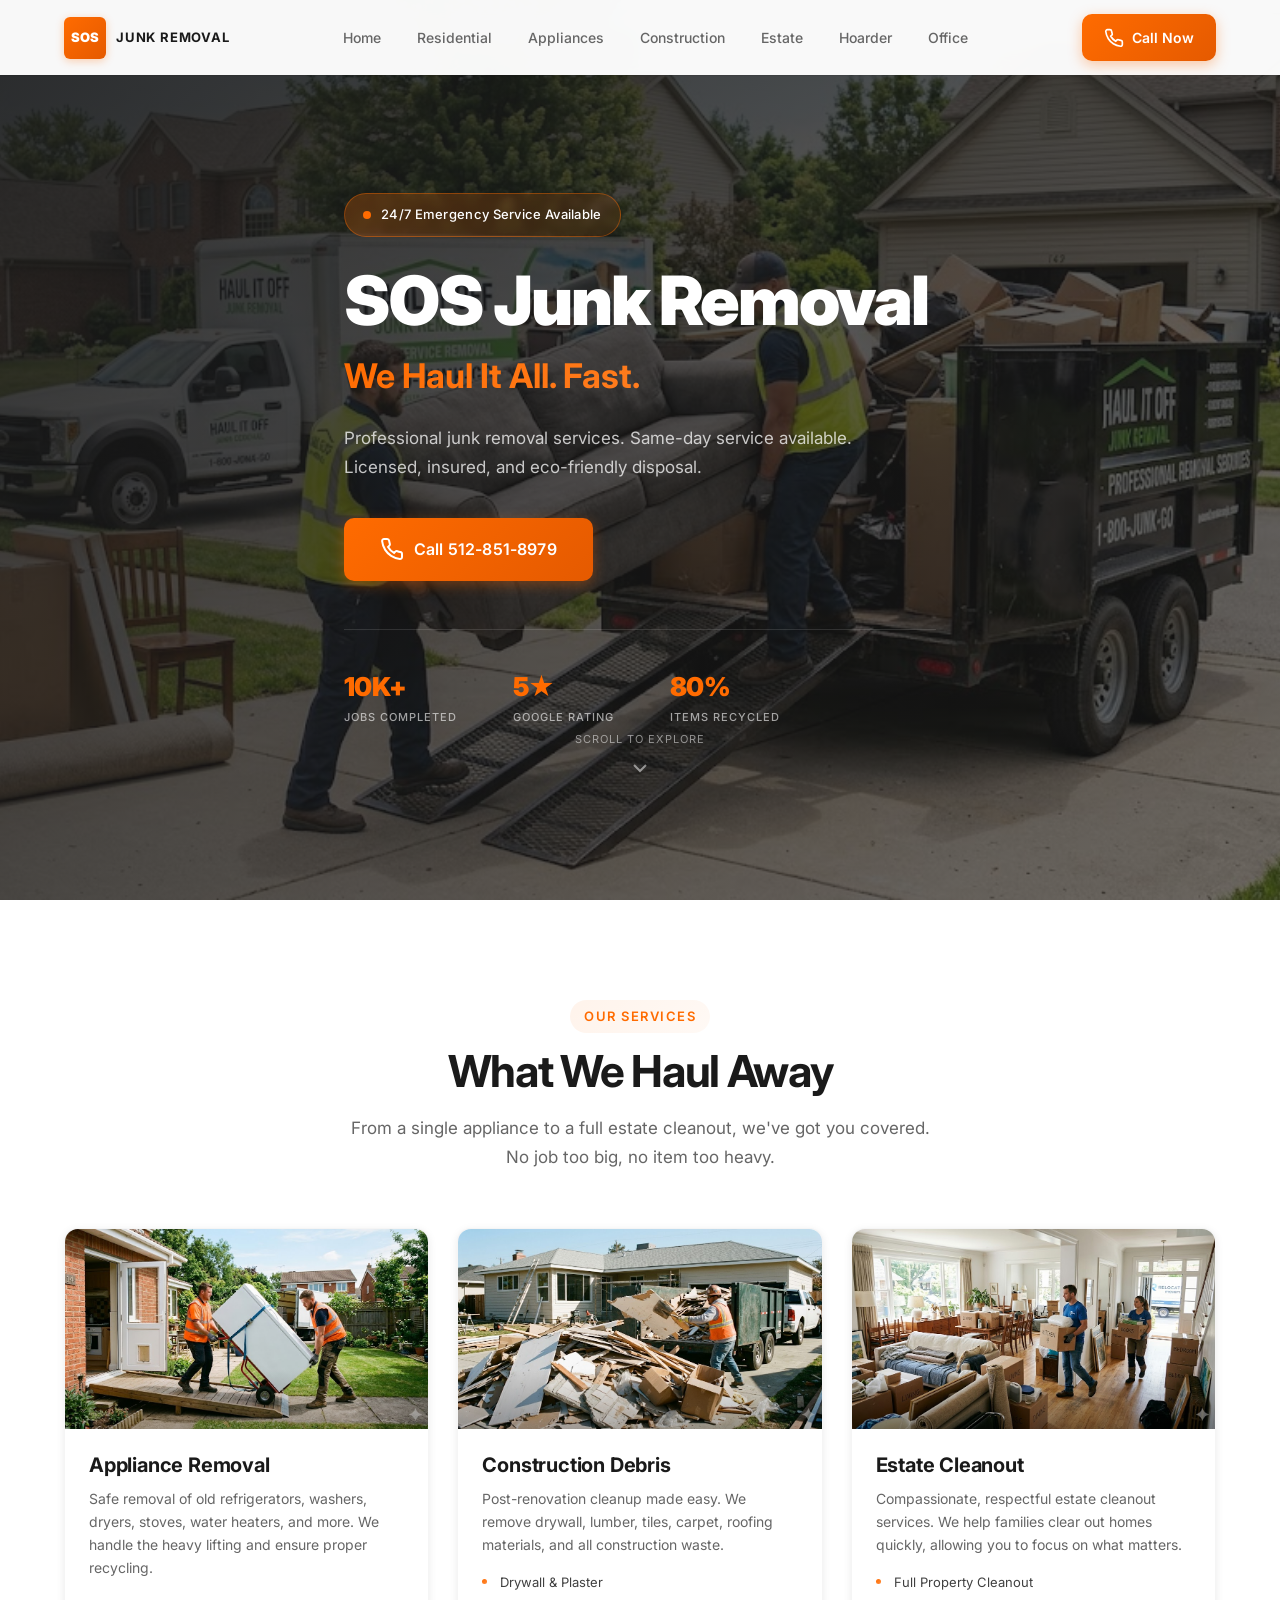
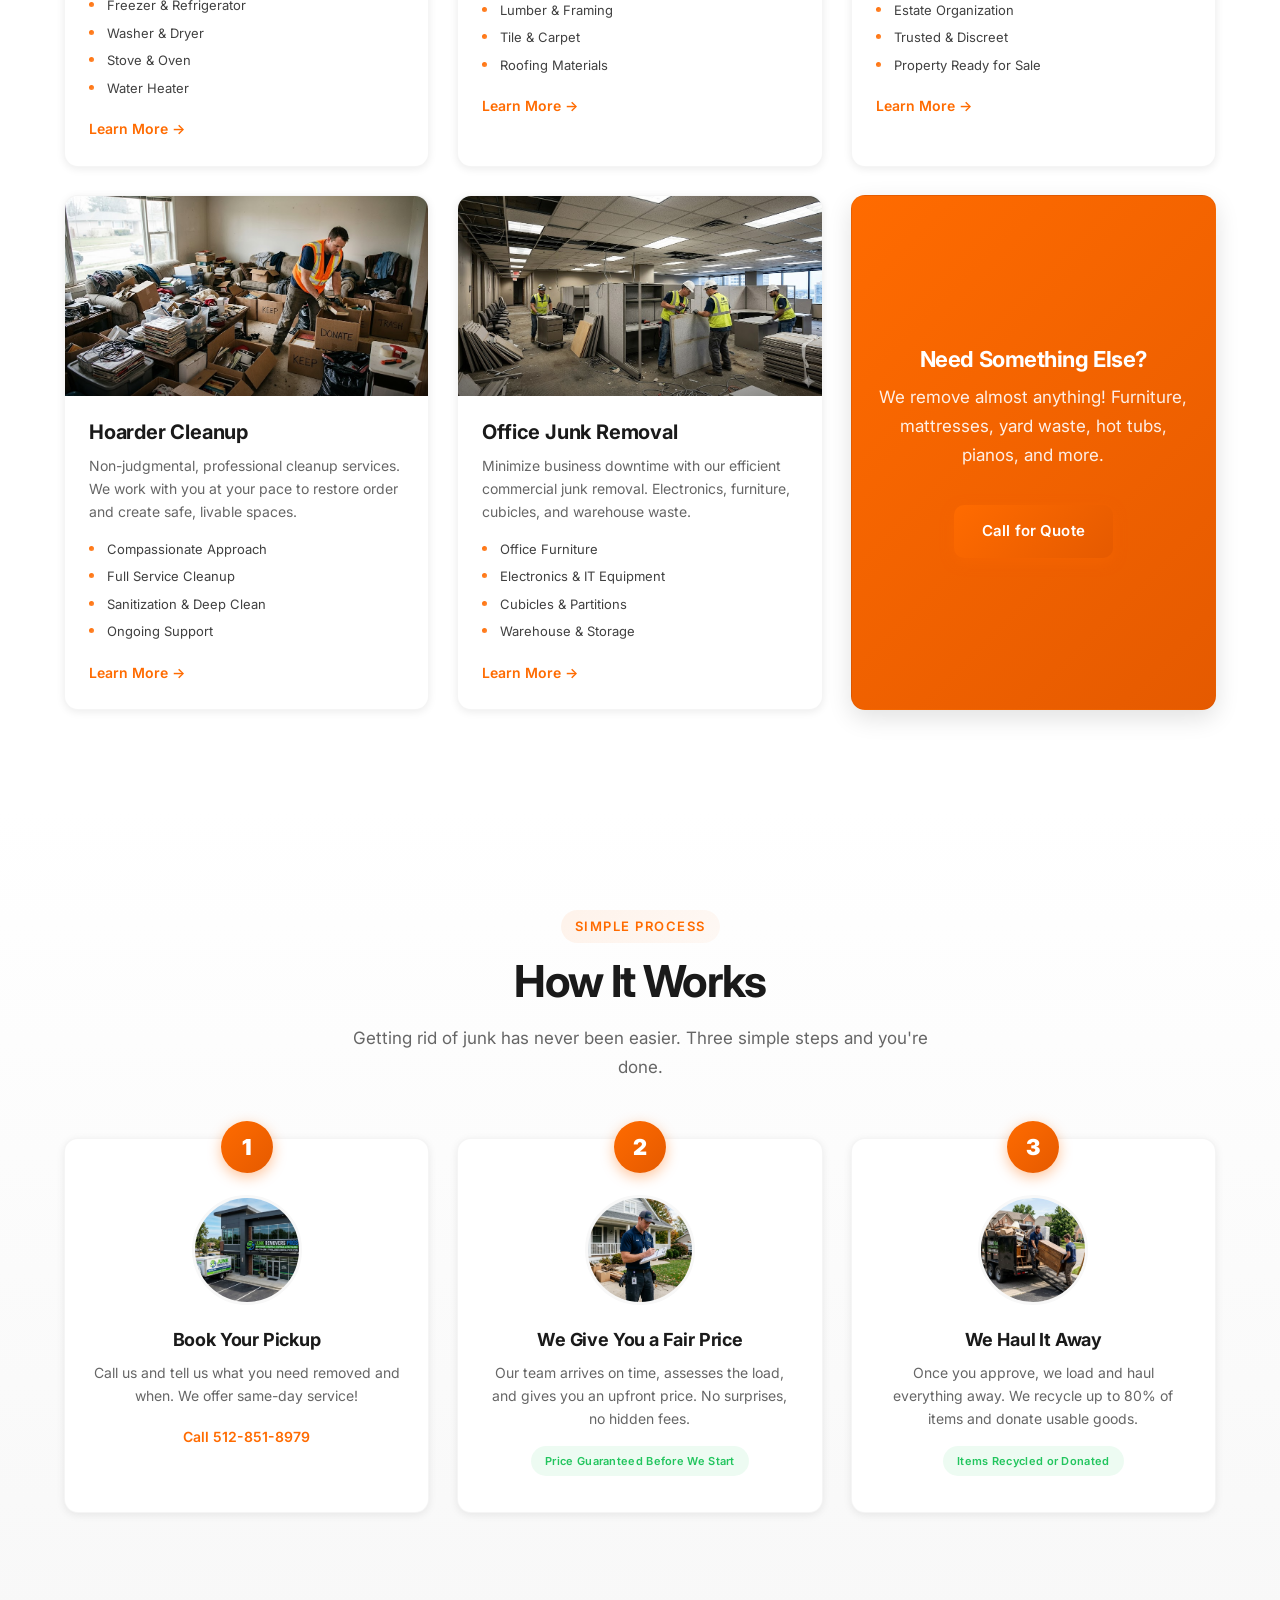
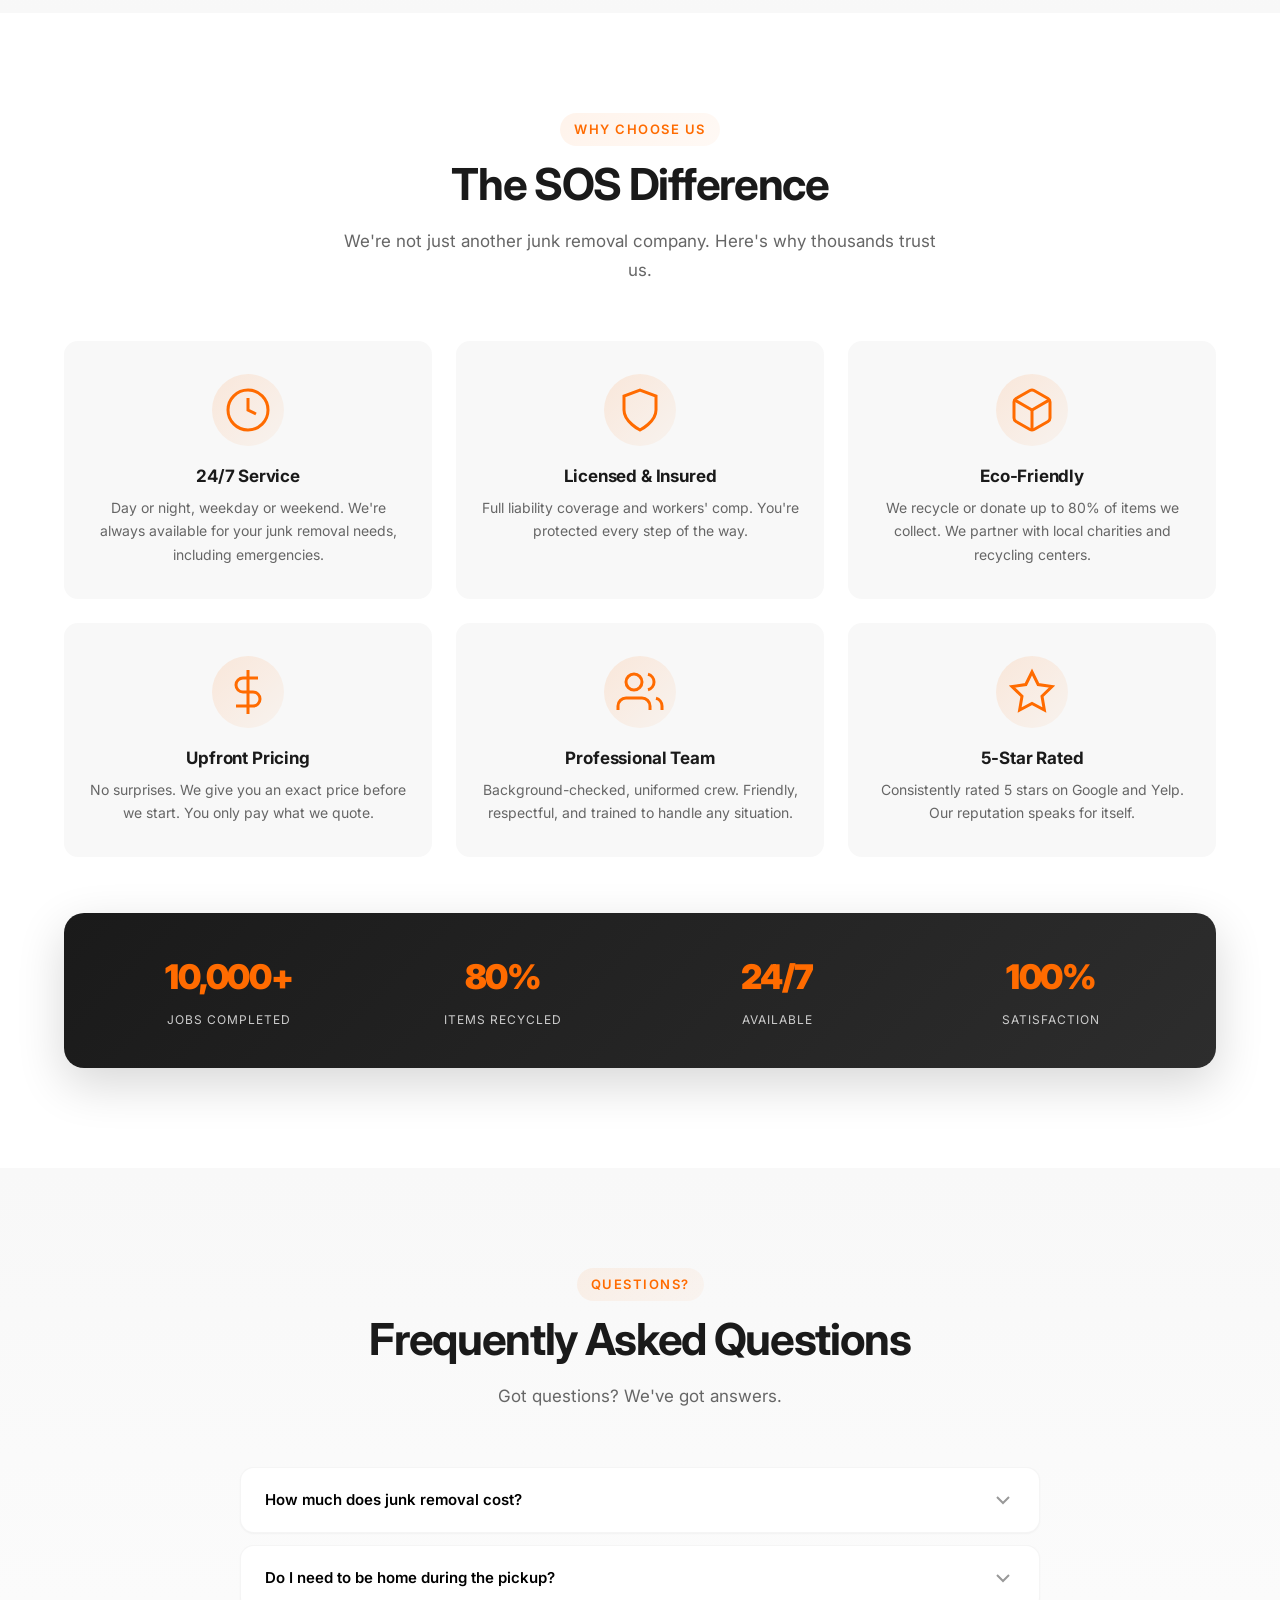
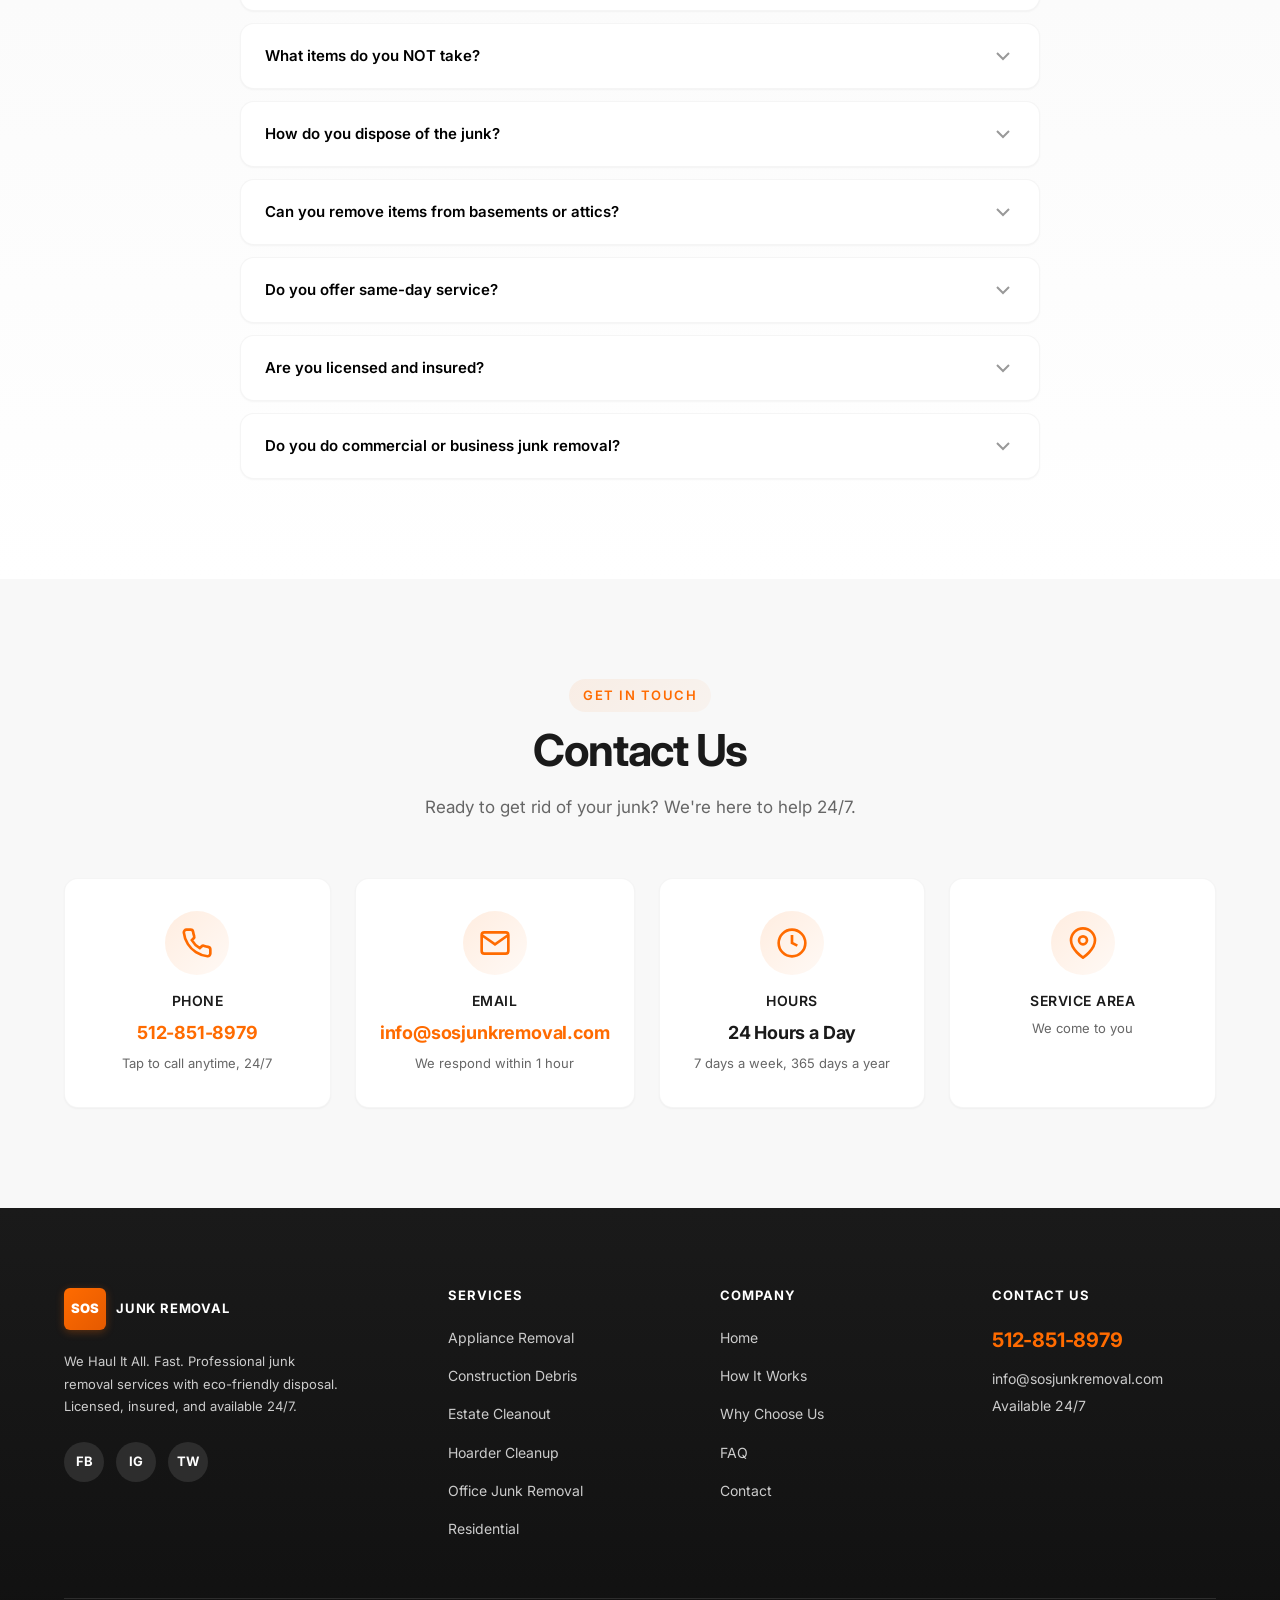
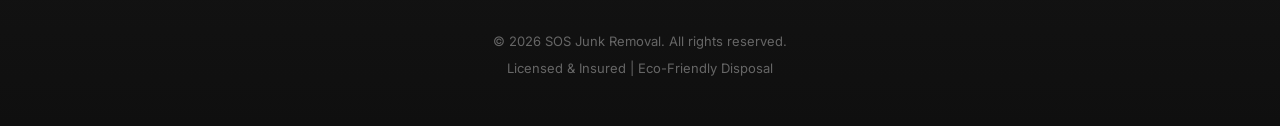
==== commit 2c65861b: "Hide city placeholders until geo lookup resolves" ====
--- a/index.html
+++ b/index.html
@@ -86,7 +86,7 @@
                     <span class="pulse"></span>
                     24/7 Emergency Service Available
                 </div>
-                <h1>SOS Junk Removal<br><span id="heroCity">Your City</span></h1>
+                <h1>SOS Junk Removal<span class="geo-city-line" id="heroCityLine"><br><span id="heroCity"></span></span></h1>
                 <p class="hero-subtitle">We Haul It All. Fast.</p>
                 <p class="hero-text">Professional junk removal services. Same-day service available. Licensed, insured, and eco-friendly disposal.</p>
                 <div class="hero-cta-group">
@@ -497,7 +497,7 @@
                             </svg>
                         </div>
                         <h3>Service Area</h3>
-                        <p class="contact-value" id="contactCity">Your City</p>
+                        <p class="contact-value geo-city-value" id="contactCity"></p>
                         <p class="contact-note">We come to you</p>
                     </div>
                 </div>
--- a/css/styles.css
+++ b/css/styles.css
@@ -95,6 +95,19 @@
     letter-spacing: -0.02em;
 }
 
+.geo-city-line,
+.geo-city-value {
+    display: none;
+}
+
+.geo-city-line.is-visible {
+    display: inline;
+}
+
+.geo-city-value.is-visible {
+    display: block;
+}
+
 .section-header {
     text-align: center;
     margin-bottom: 56px;
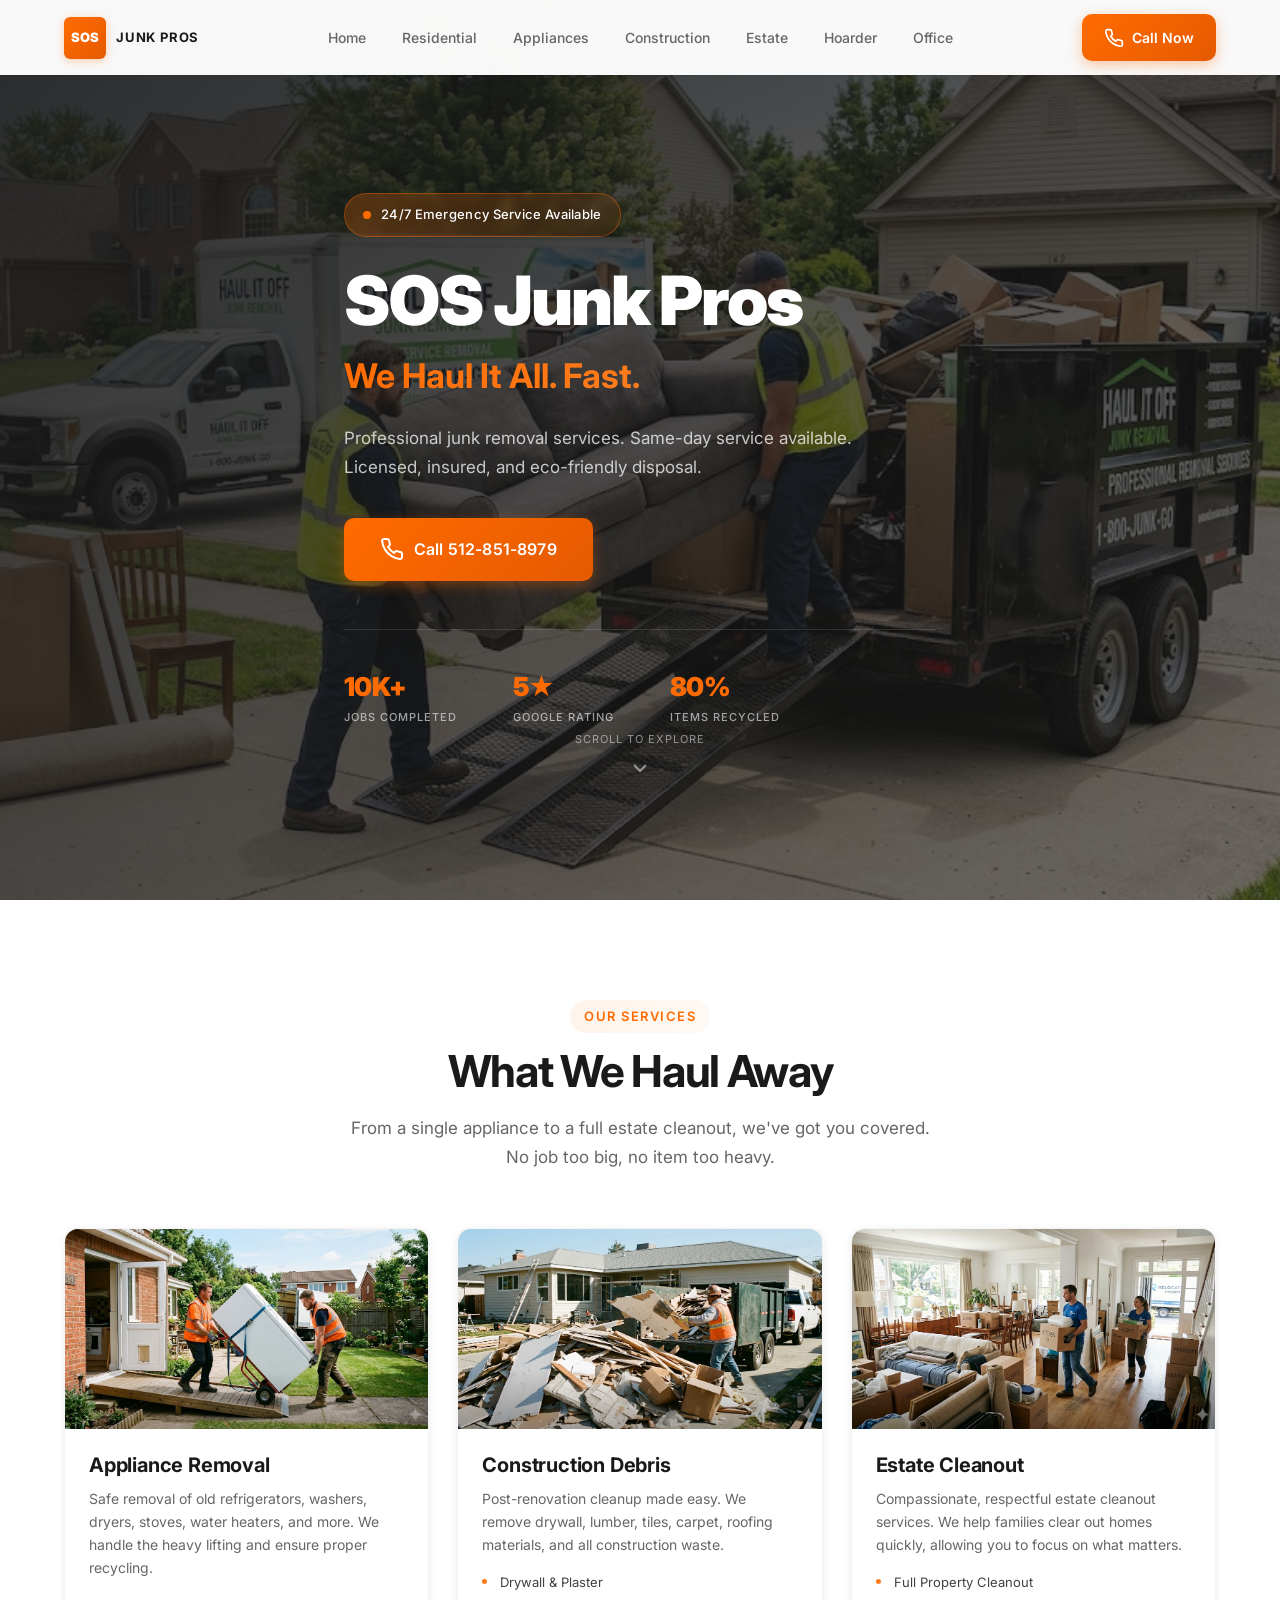
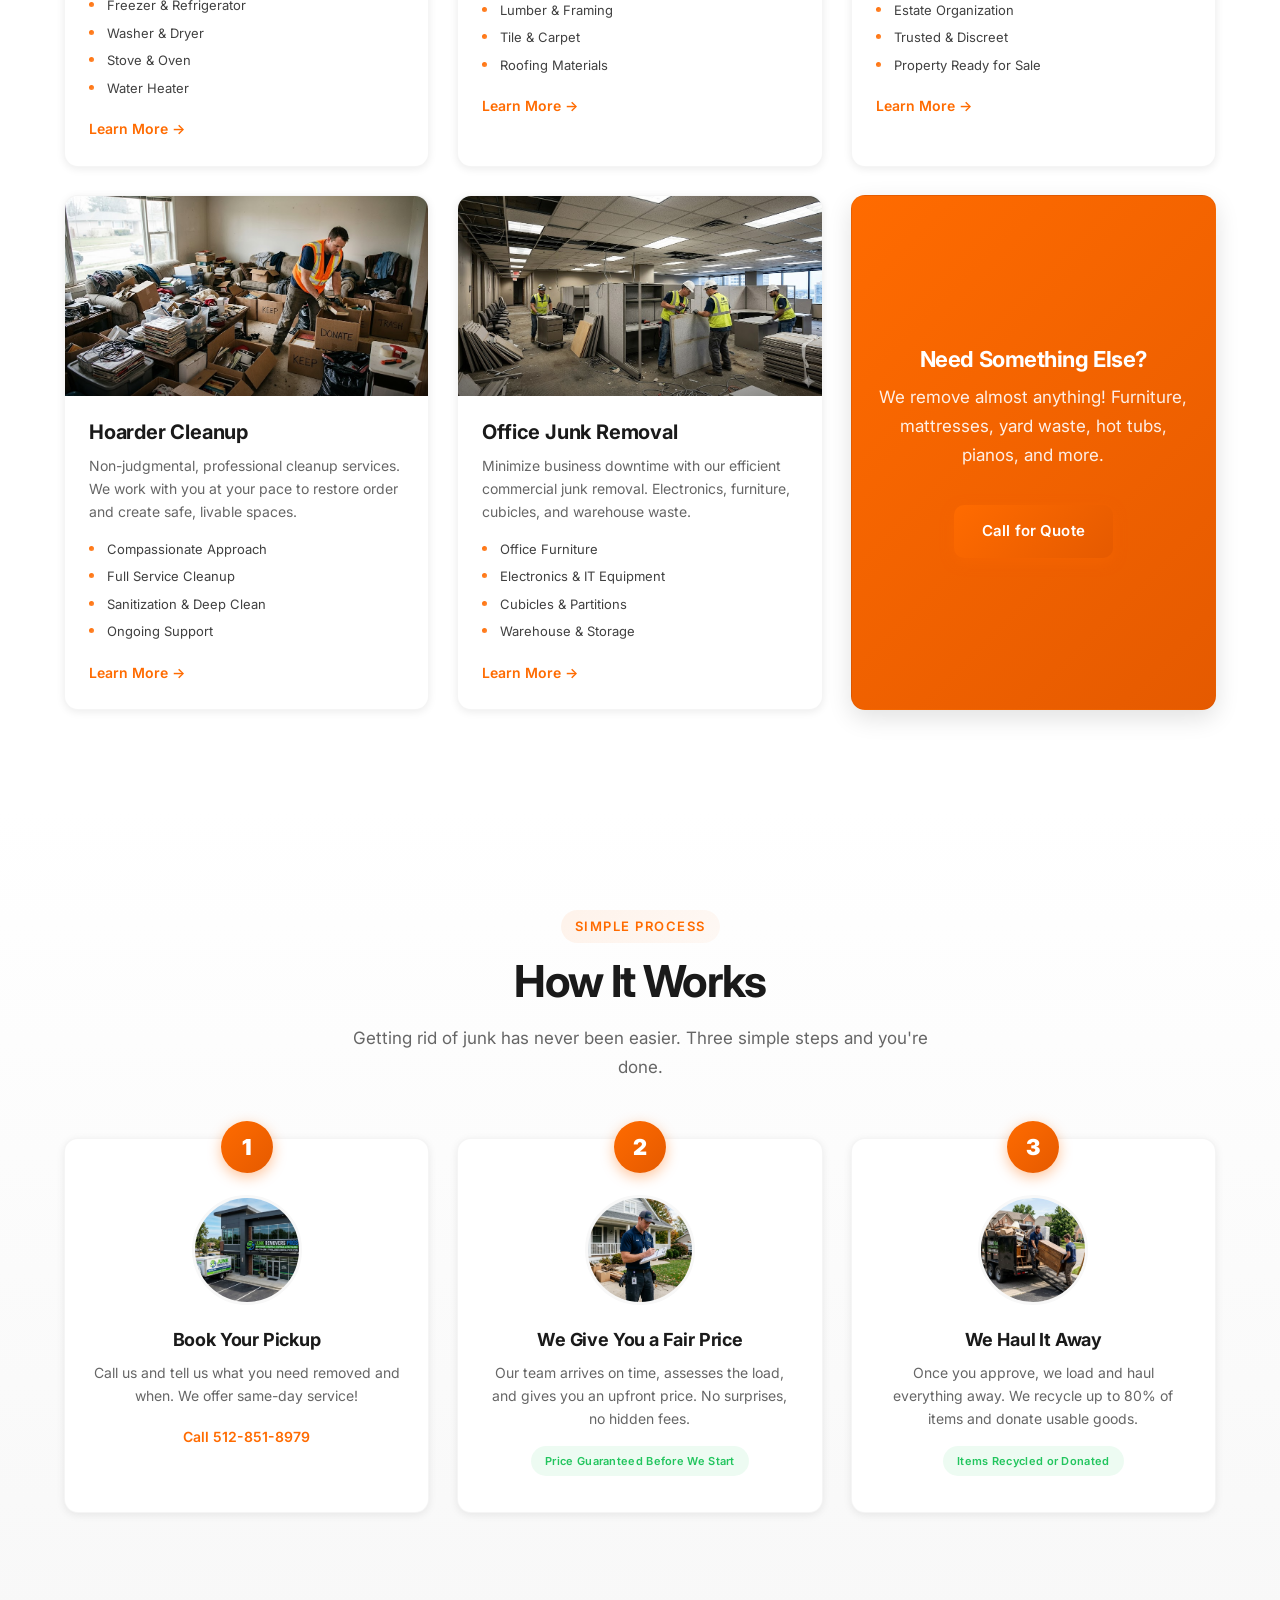
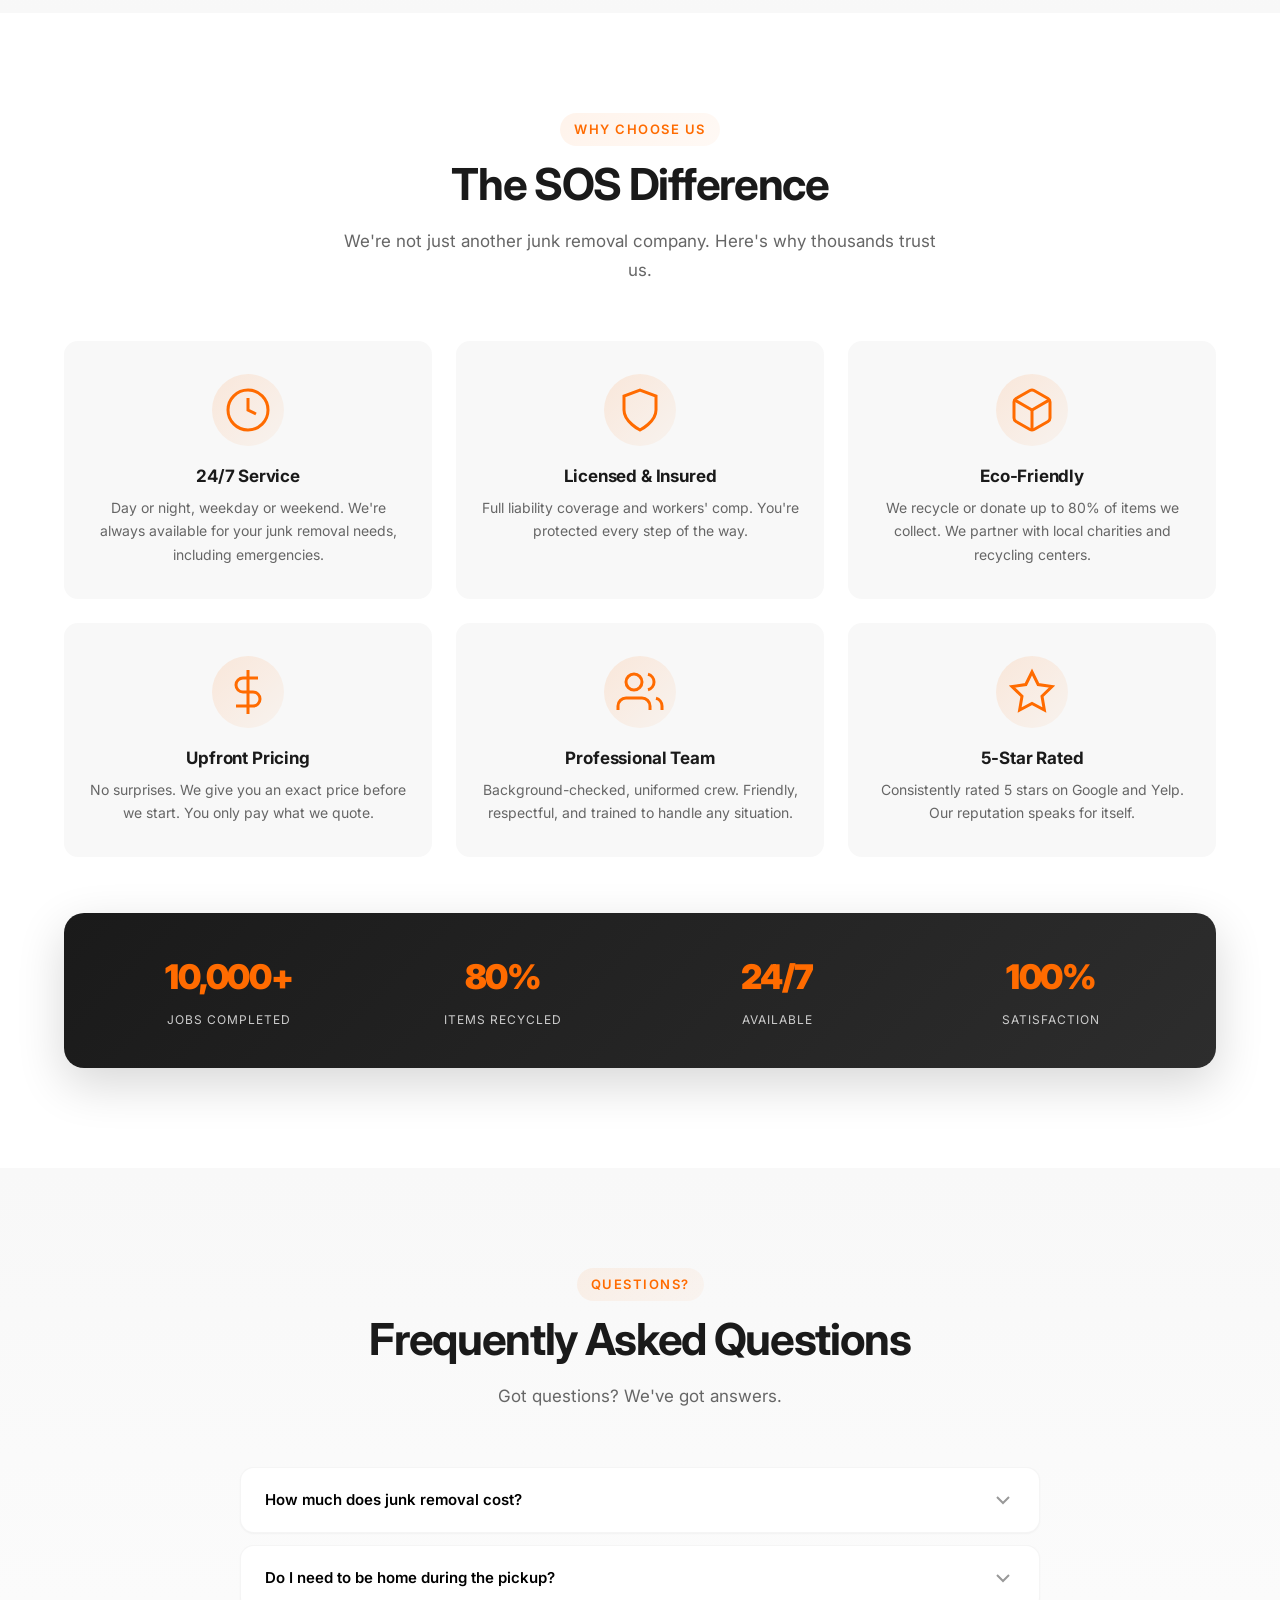
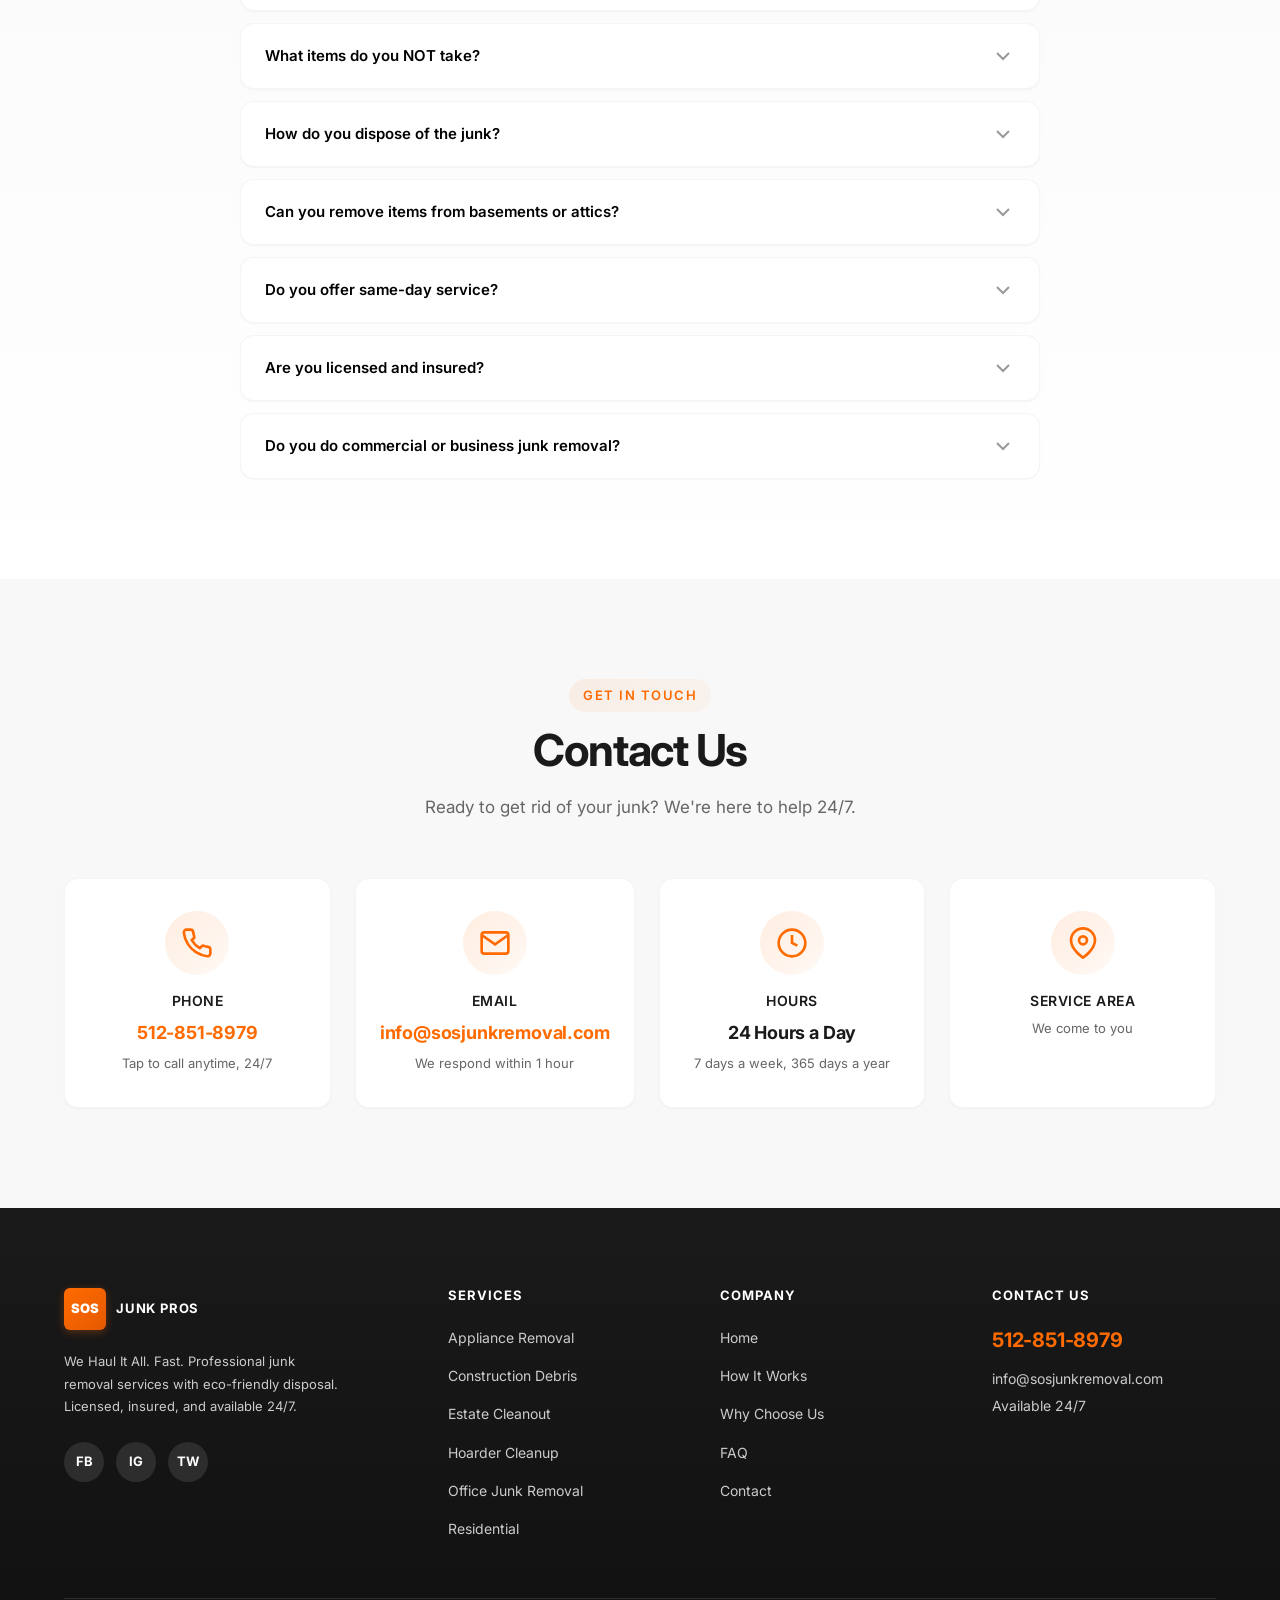
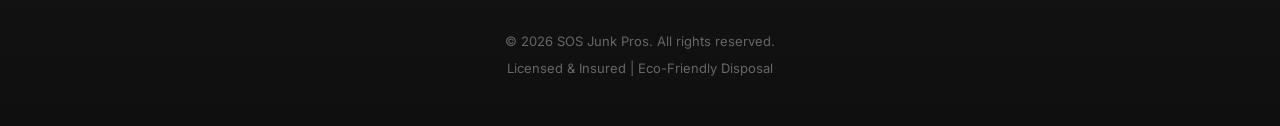
==== commit 43e95cff: "Fix brand name to SOS Junk Pros" ====
--- a/index.html
+++ b/index.html
@@ -3,29 +3,38 @@
 <head>
     <meta charset="UTF-8">
     <meta name="viewport" content="width=device-width, initial-scale=1.0">
-    <meta name="description" content="SOS Junk Removal - Fast, affordable junk removal services. We haul appliances, construction debris, estate cleanouts, and more. Available 24/7. Get a free quote today!">
+    <meta name="description" content="SOS Junk Pros - Fast, affordable junk removal services. We haul appliances, construction debris, estate cleanouts, and more. Available 24/7. Get a free quote today!">
     <meta name="keywords" content="junk removal, appliance removal, construction debris, estate cleanout, hoarder cleanup, office junk removal">
     <meta name="robots" content="index, follow">
-    <meta name="author" content="SOS Junk Removal">
+    <meta name="author" content="SOS Junk Pros">
     
-    <meta property="og:title" content="SOS Junk Removal - We Haul It All. Fast.">
+    <meta property="og:title" content="SOS Junk Pros - We Haul It All. Fast.">
     <meta property="og:description" content="Professional junk removal services. Same-day service available. Licensed & insured.">
     <meta property="og:type" content="website">
     <meta property="og:url" content="https://sosjunkremoval.com">
     
-    <title>SOS Junk Removal - We Haul It All. Fast.</title>
+    <title>SOS Junk Pros - We Haul It All. Fast.</title>
     
     <link rel="preconnect" href="https://fonts.googleapis.com">
     <link rel="preconnect" href="https://fonts.gstatic.com" crossorigin>
     <link href="https://fonts.googleapis.com/css2?family=Inter:wght@400;500;600;700;800;900&display=swap" rel="stylesheet">
     
     <link rel="stylesheet" href="css/styles.css">
+
+    <!-- Google tag (gtag.js) -->
+    <script async src="https://www.googletagmanager.com/gtag/js?id=AW-18012488938"></script>
+    <script>
+      window.dataLayer = window.dataLayer || [];
+      function gtag(){dataLayer.push(arguments);}
+      gtag('js', new Date());
+      gtag('config', 'AW-18012488938');
+    </script>
     
     <script type="application/ld+json">
     {
         "@context": "https://schema.org",
         "@type": "LocalBusiness",
-        "name": "SOS Junk Removal",
+        "name": "SOS Junk Pros",
         "description": "Professional junk removal services",
         "telephone": "+1-512-851-8979",
         "priceRange": "$$",
@@ -39,7 +48,7 @@
         <div class="header-container">
             <a href="#home" class="logo">
                 <span class="logo-icon">SOS</span>
-                <span class="logo-text">JUNK REMOVAL</span>
+                <span class="logo-text">JUNK PROS</span>
             </a>
             <nav class="main-nav" id="mainNav">
                 <ul>
@@ -86,7 +95,7 @@
                     <span class="pulse"></span>
                     24/7 Emergency Service Available
                 </div>
-                <h1>SOS Junk Removal<span class="geo-city-line" id="heroCityLine"><br><span id="heroCity"></span></span></h1>
+                <h1>SOS Junk Pros<span class="geo-city-line" id="heroCityLine"><br><span id="heroCity"></span></span></h1>
                 <p class="hero-subtitle">We Haul It All. Fast.</p>
                 <p class="hero-text">Professional junk removal services. Same-day service available. Licensed, insured, and eco-friendly disposal.</p>
                 <div class="hero-cta-group">
@@ -511,7 +520,7 @@
                 <div class="footer-brand">
                     <a href="#home" class="footer-logo">
                         <span class="logo-icon">SOS</span>
-                        <span class="logo-text">JUNK REMOVAL</span>
+                        <span class="logo-text">JUNK PROS</span>
                     </a>
                     <p>We Haul It All. Fast. Professional junk removal services with eco-friendly disposal. Licensed, insured, and available 24/7.</p>
                     <div class="footer-social">
@@ -549,7 +558,7 @@
                 </div>
             </div>
             <div class="footer-bottom">
-                <p>&copy; 2026 SOS Junk Removal. All rights reserved.</p>
+                <p>&copy; 2026 SOS Junk Pros. All rights reserved.</p>
                 <p>Licensed & Insured | Eco-Friendly Disposal</p>
             </div>
         </div>
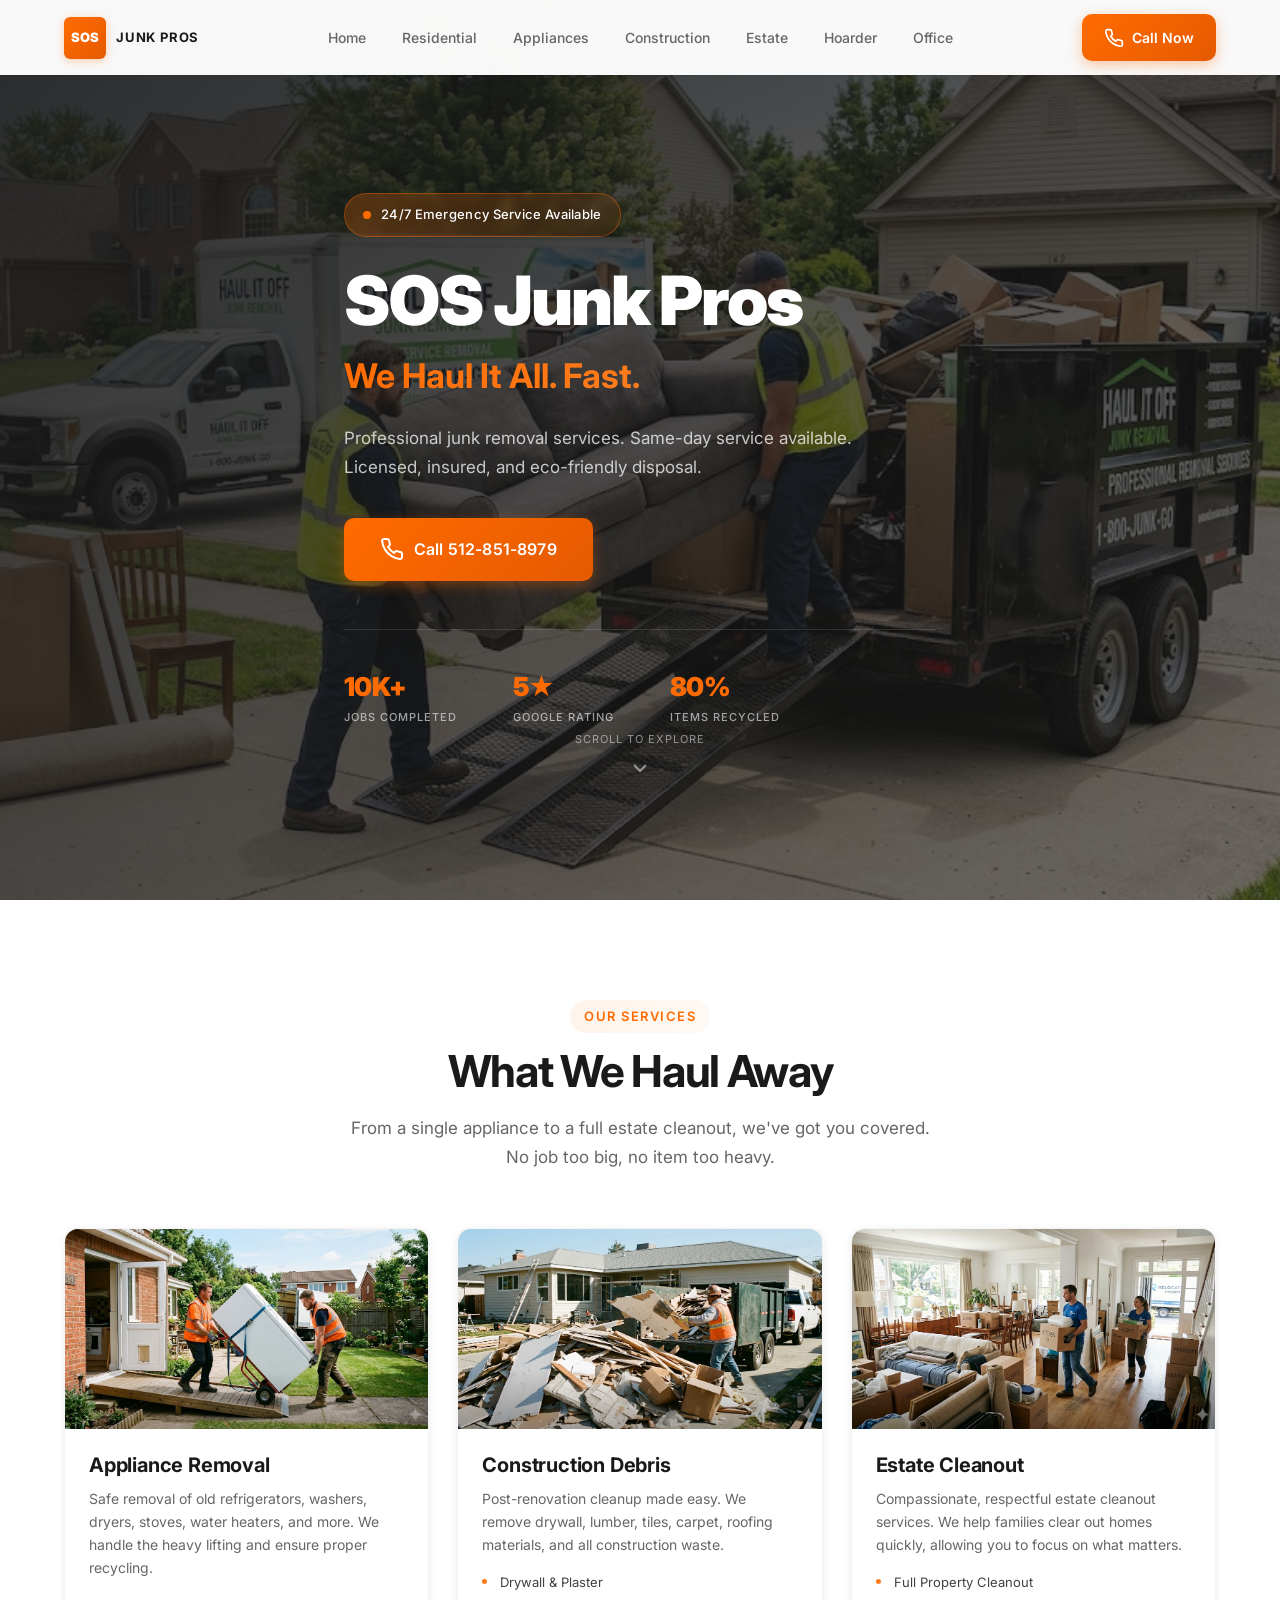
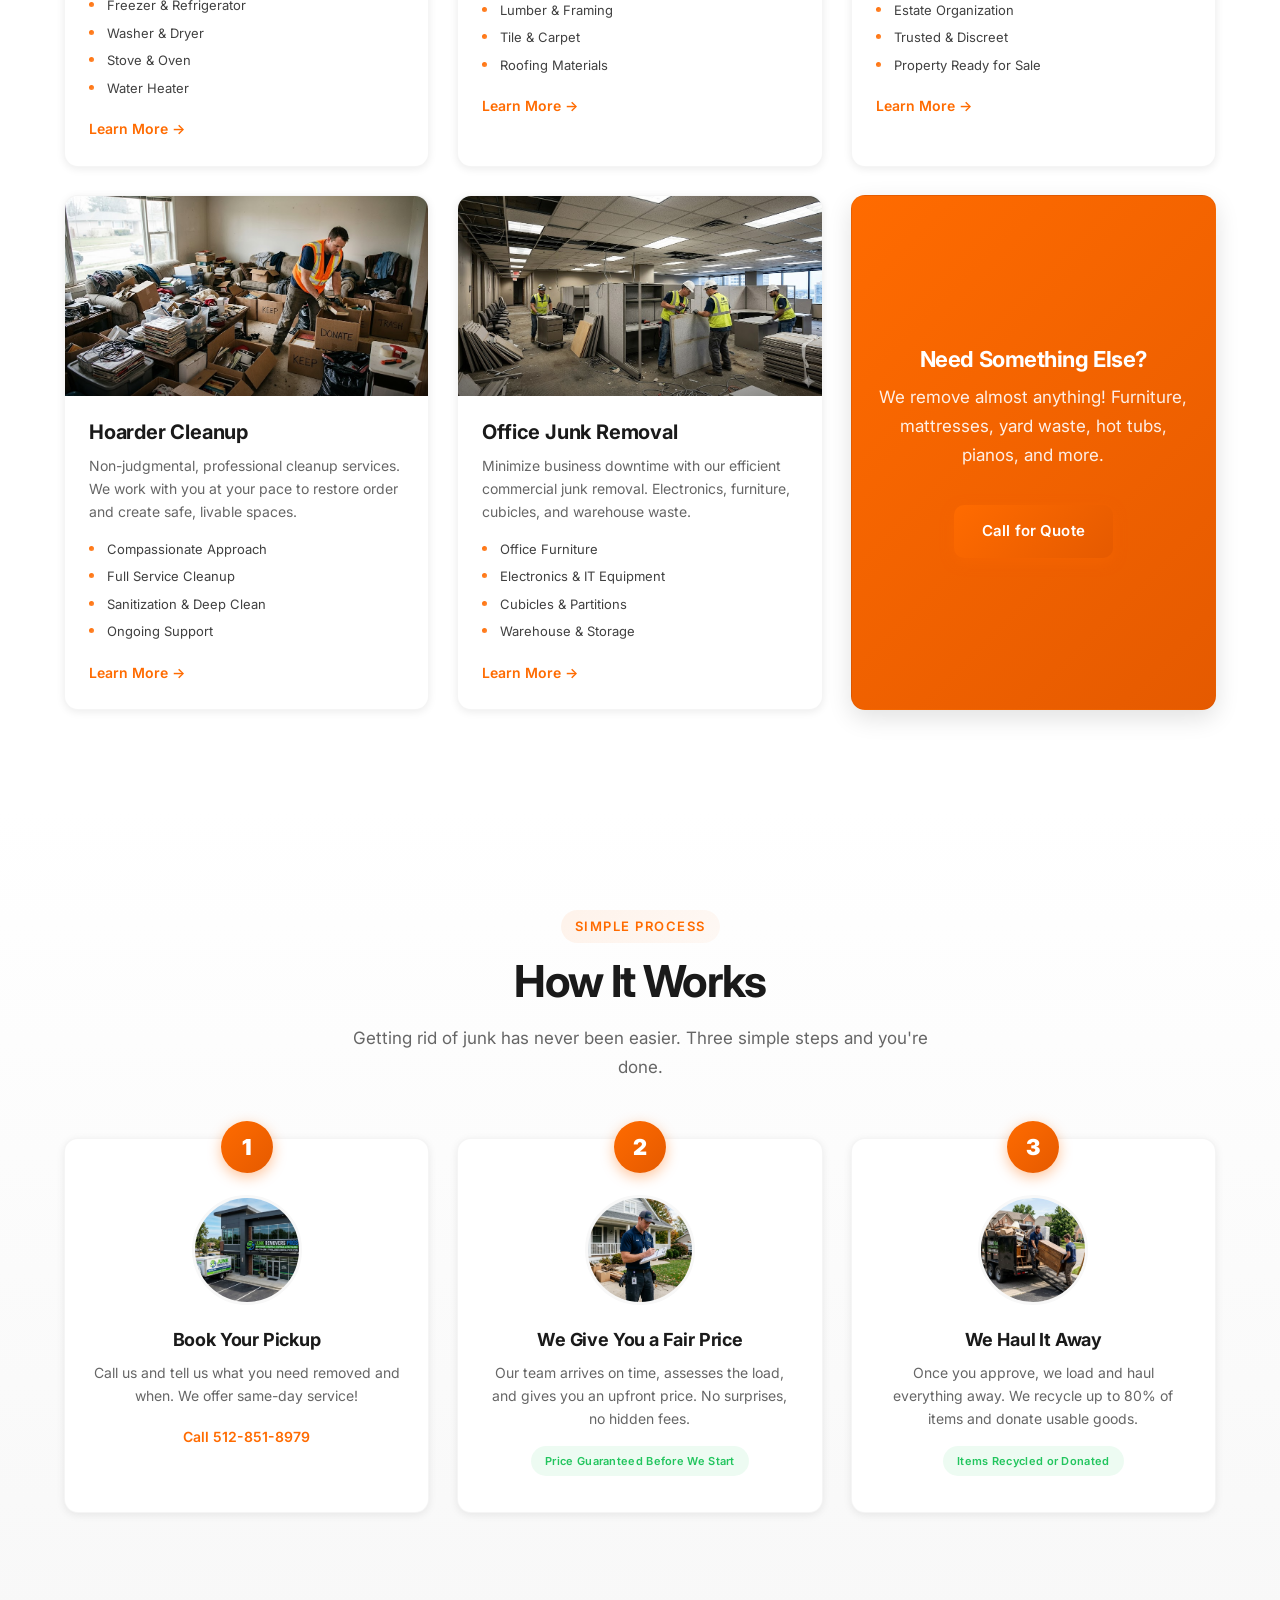
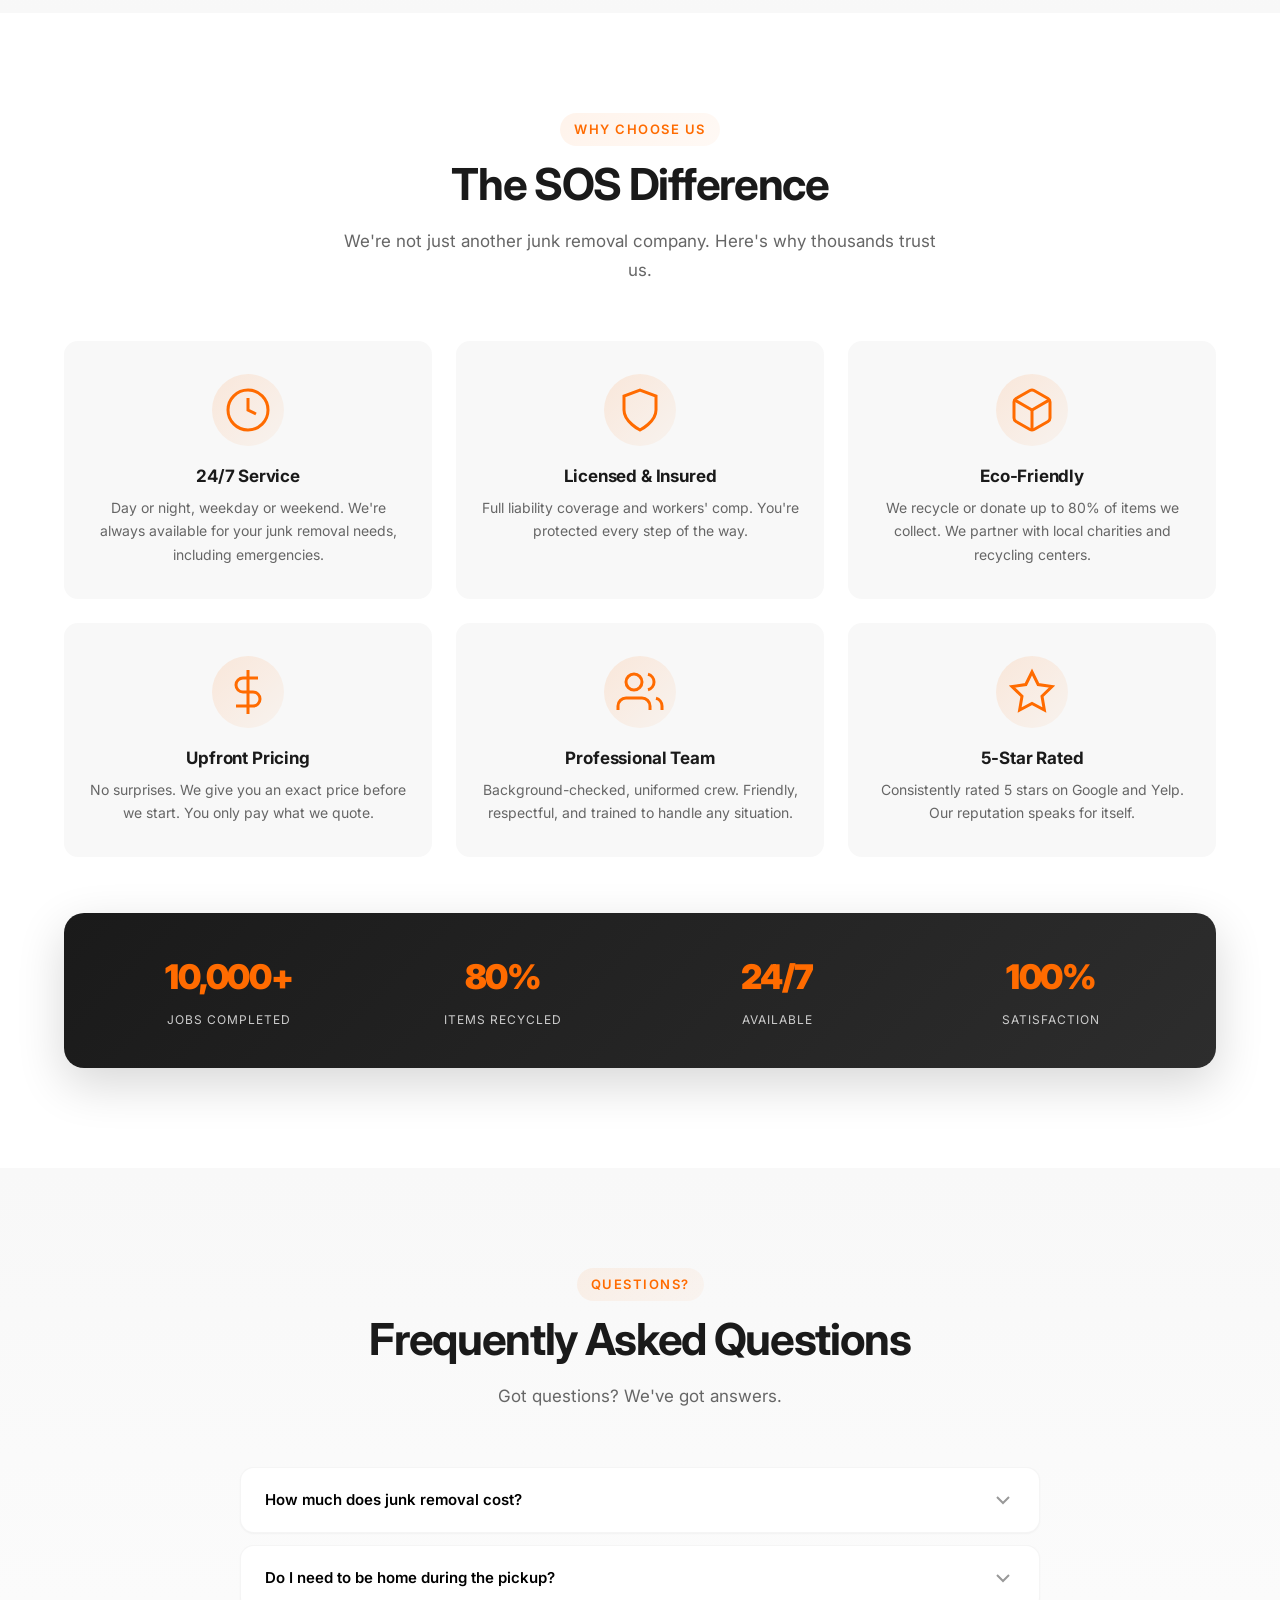
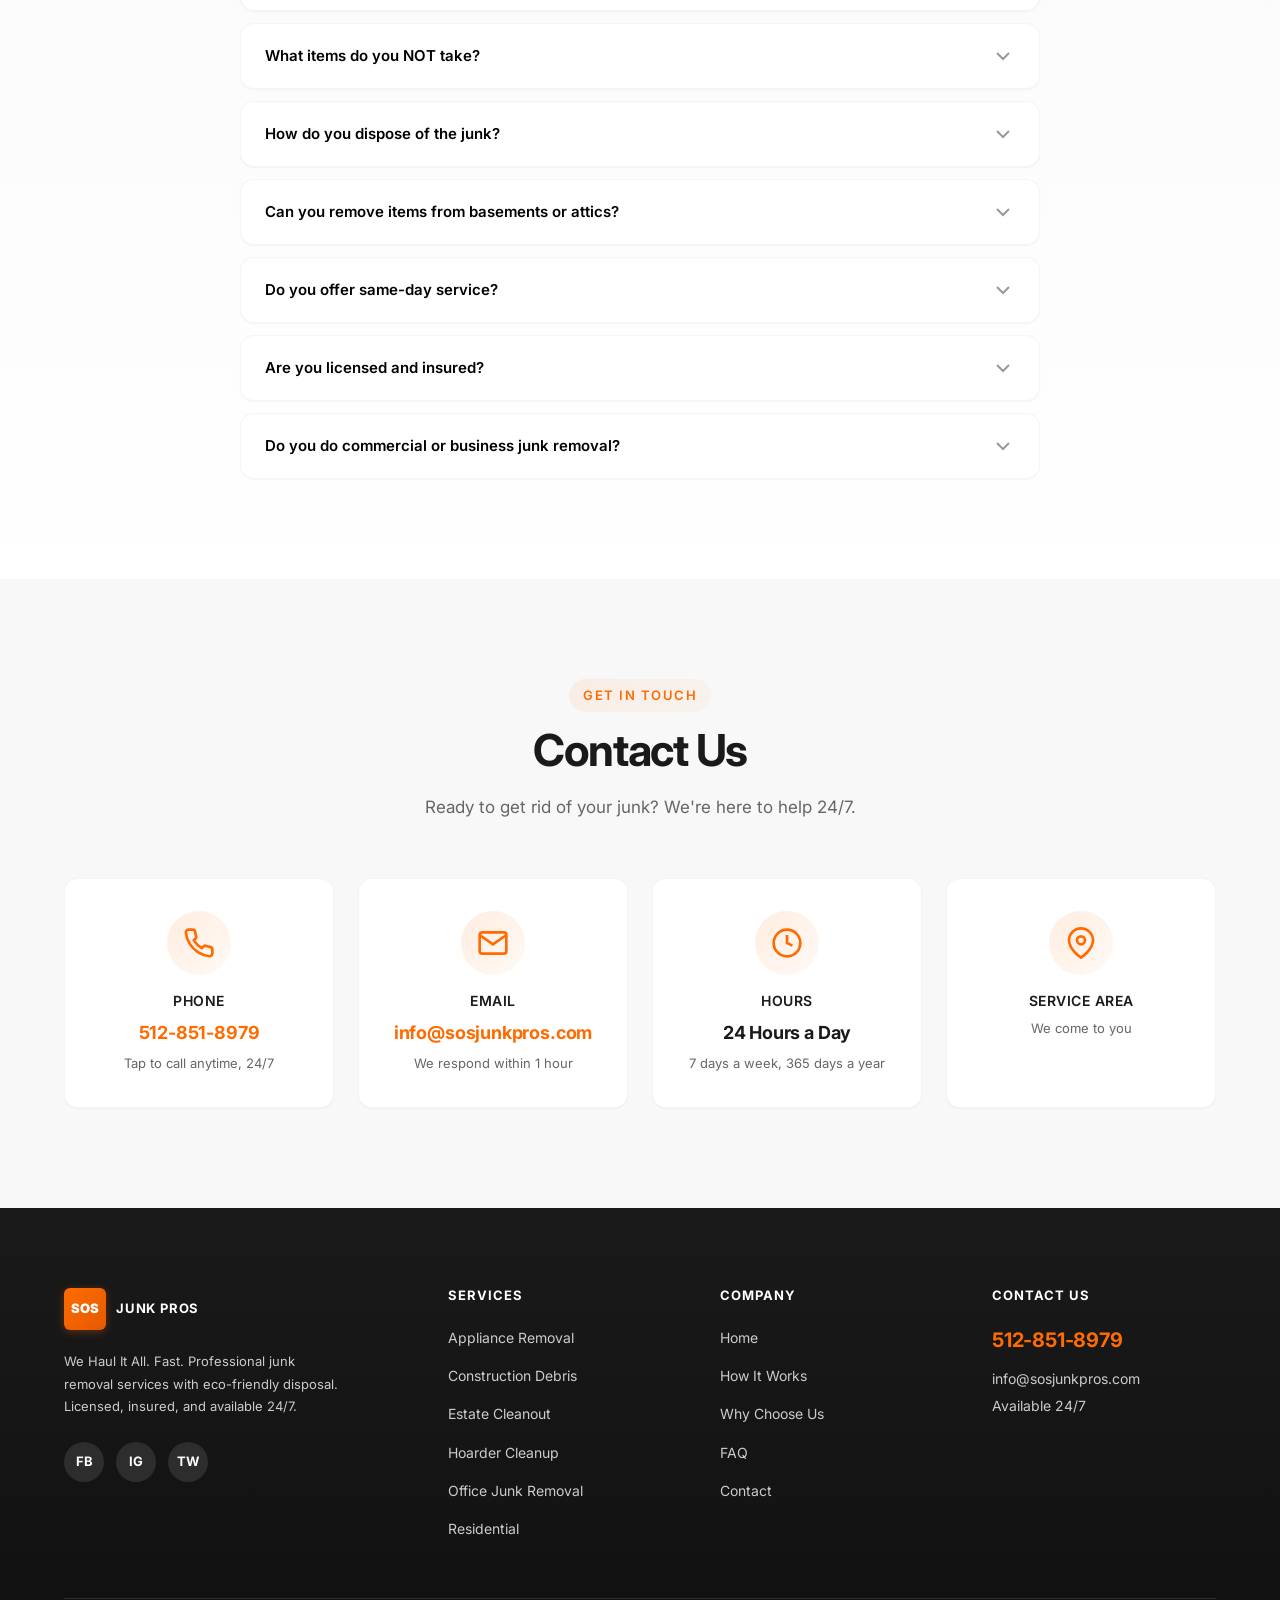
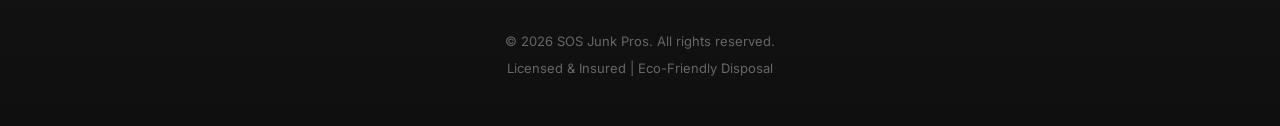
==== commit 2d0d836e: "Update domain and email branding" ====
--- a/index.html
+++ b/index.html
@@ -11,7 +11,7 @@
     <meta property="og:title" content="SOS Junk Pros - We Haul It All. Fast.">
     <meta property="og:description" content="Professional junk removal services. Same-day service available. Licensed & insured.">
     <meta property="og:type" content="website">
-    <meta property="og:url" content="https://sosjunkremoval.com">
+    <meta property="og:url" content="https://sosjunkpros.com">
     
     <title>SOS Junk Pros - We Haul It All. Fast.</title>
     
@@ -484,7 +484,7 @@
                             </svg>
                         </div>
                         <h3>Email</h3>
-                        <a href="mailto:info@sosjunkremoval.com" class="contact-value">info@sosjunkremoval.com</a>
+                        <a href="mailto:info@sosjunkpros.com" class="contact-value">info@sosjunkpros.com</a>
                         <p class="contact-note">We respond within 1 hour</p>
                     </div>
                     <div class="contact-card">
@@ -553,7 +553,7 @@
                 <div class="footer-contact">
                     <h4>Contact Us</h4>
                     <a href="tel:+15128518979" class="footer-phone">512-851-8979</a>
-                    <p>info@sosjunkremoval.com</p>
+                    <p>info@sosjunkpros.com</p>
                     <p>Available 24/7</p>
                 </div>
             </div>
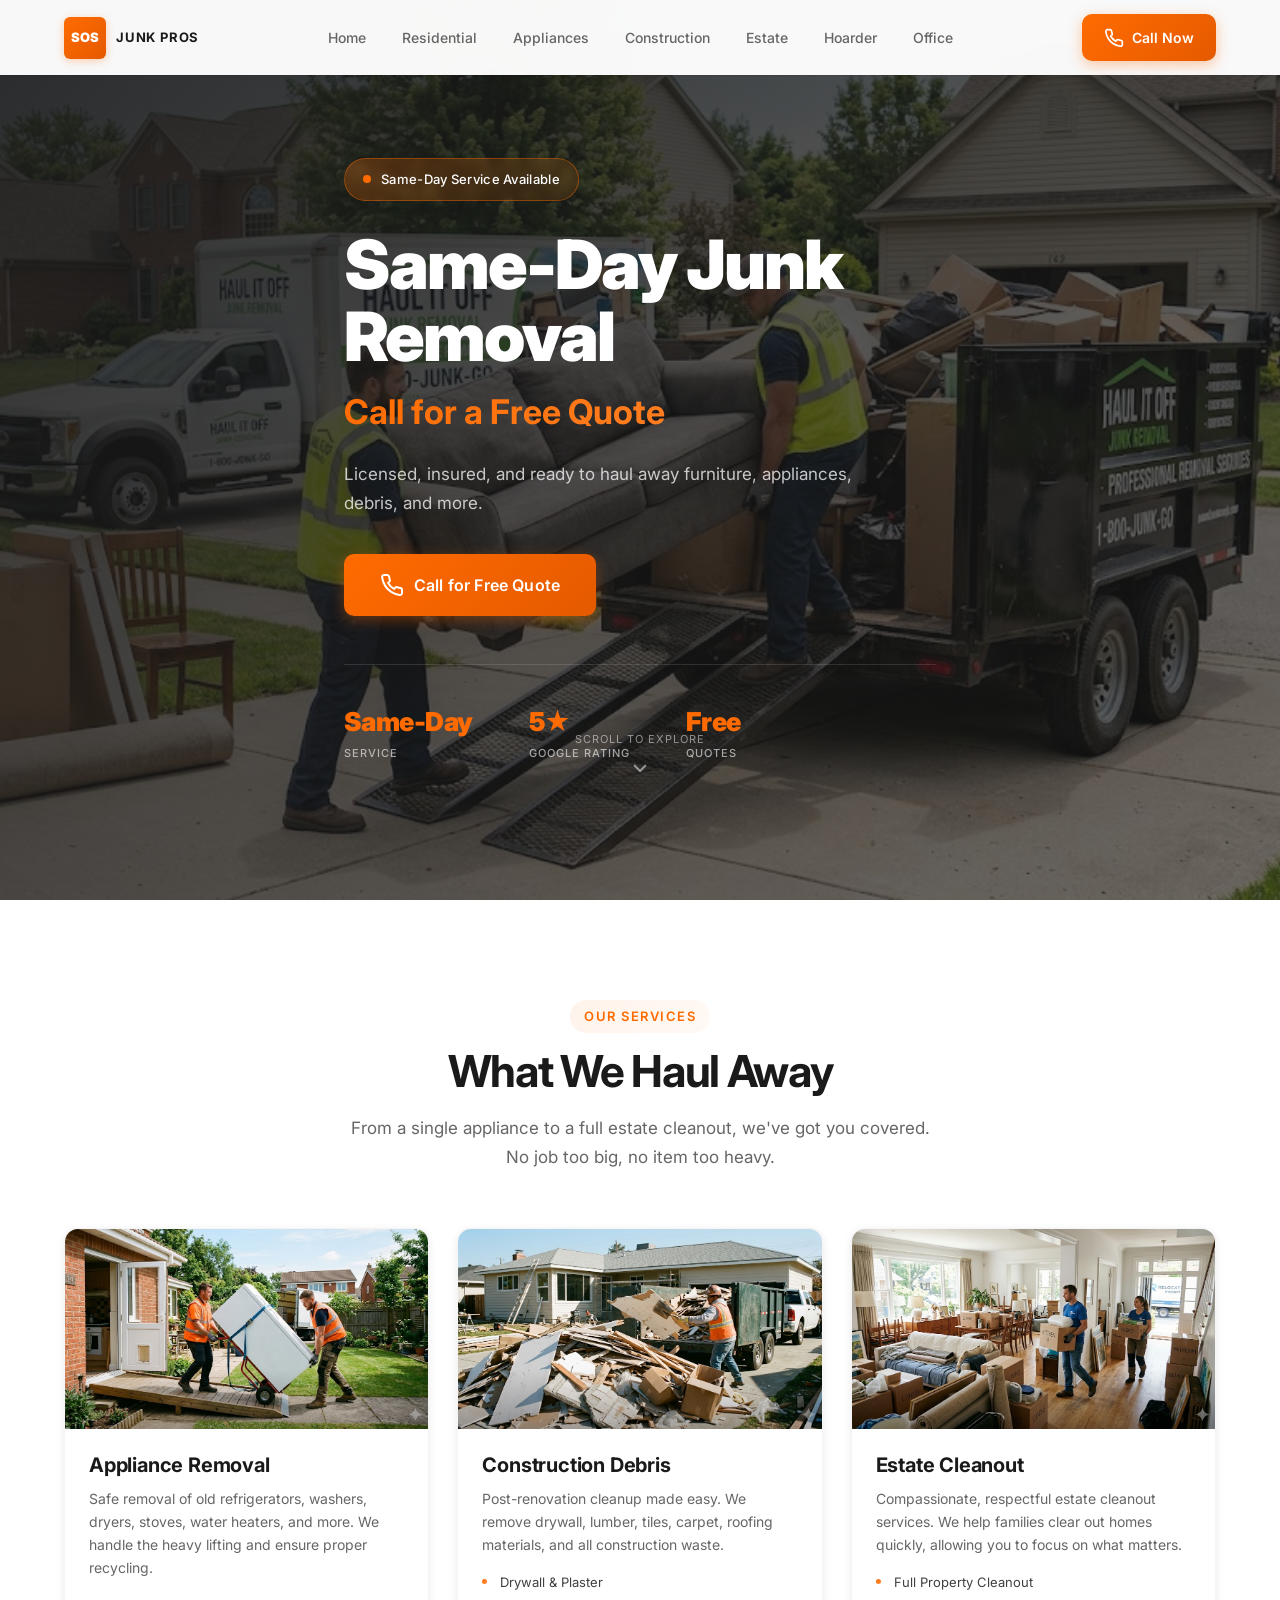
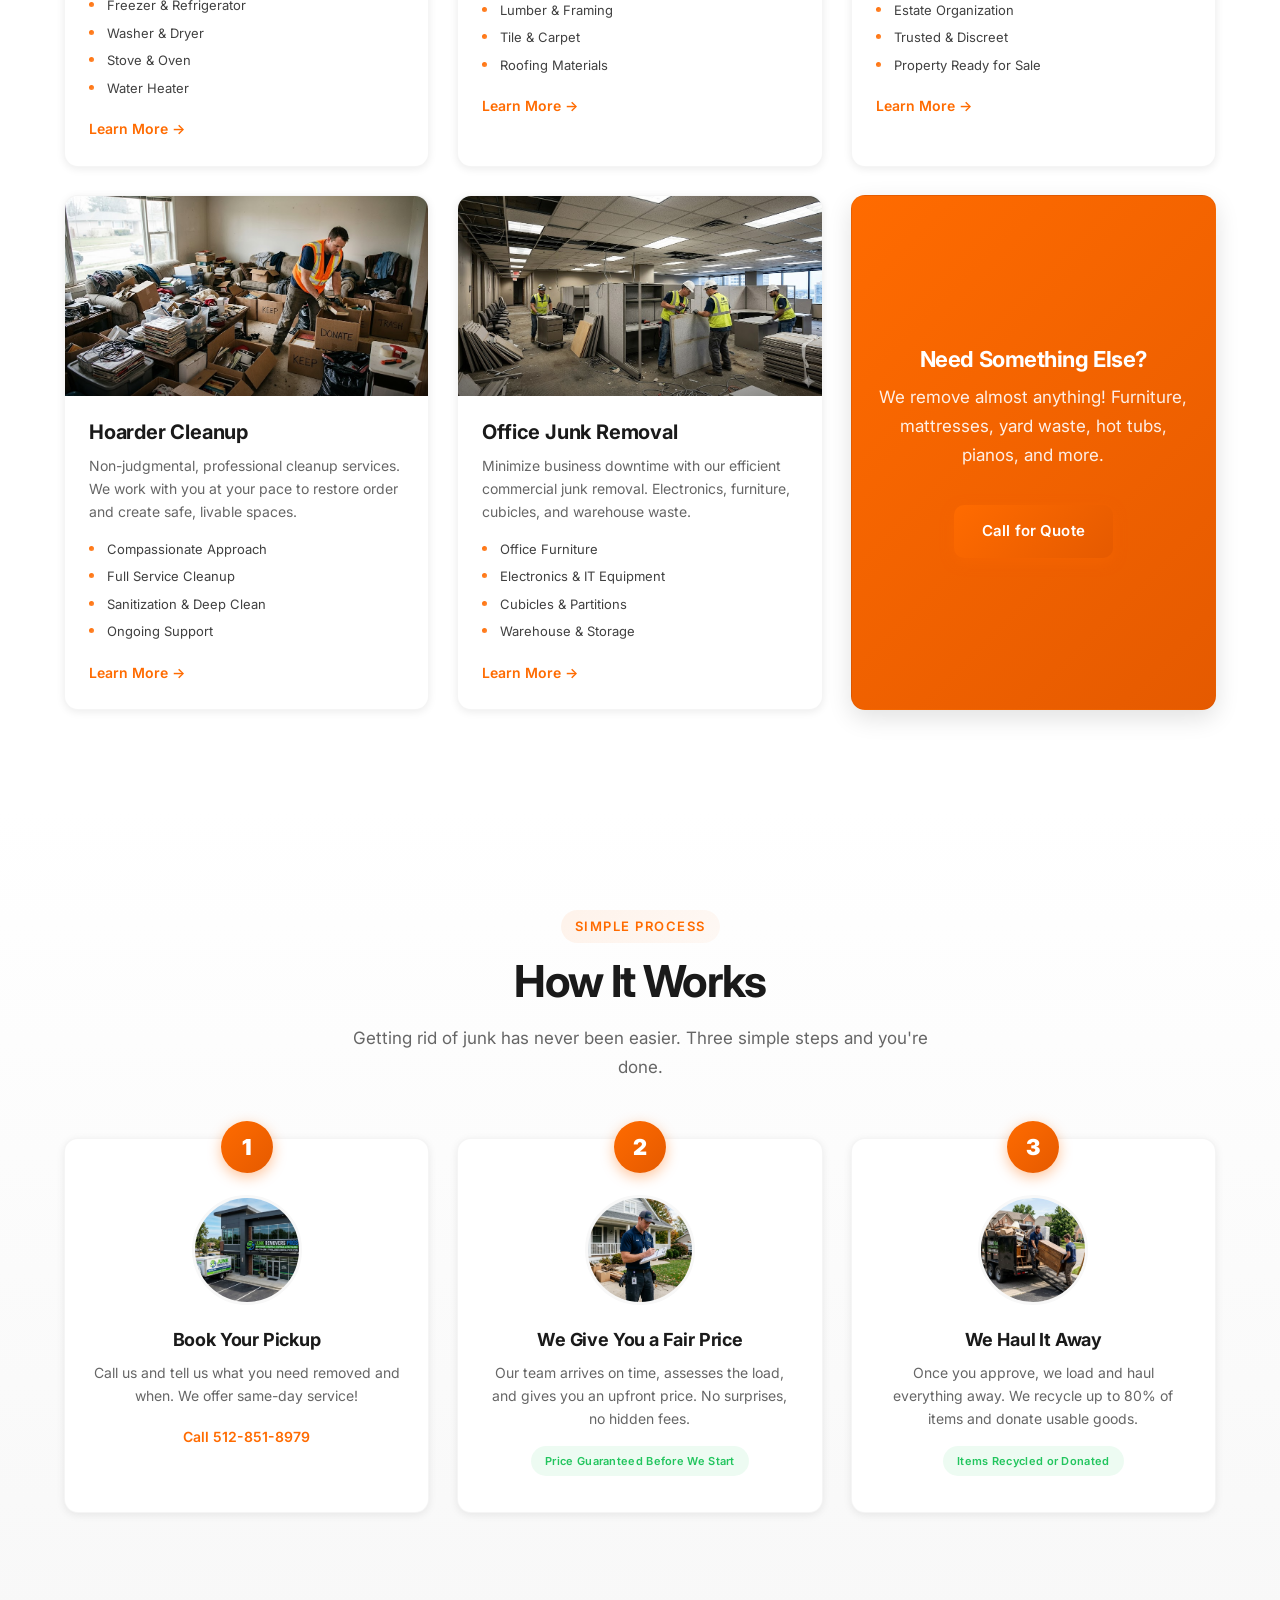
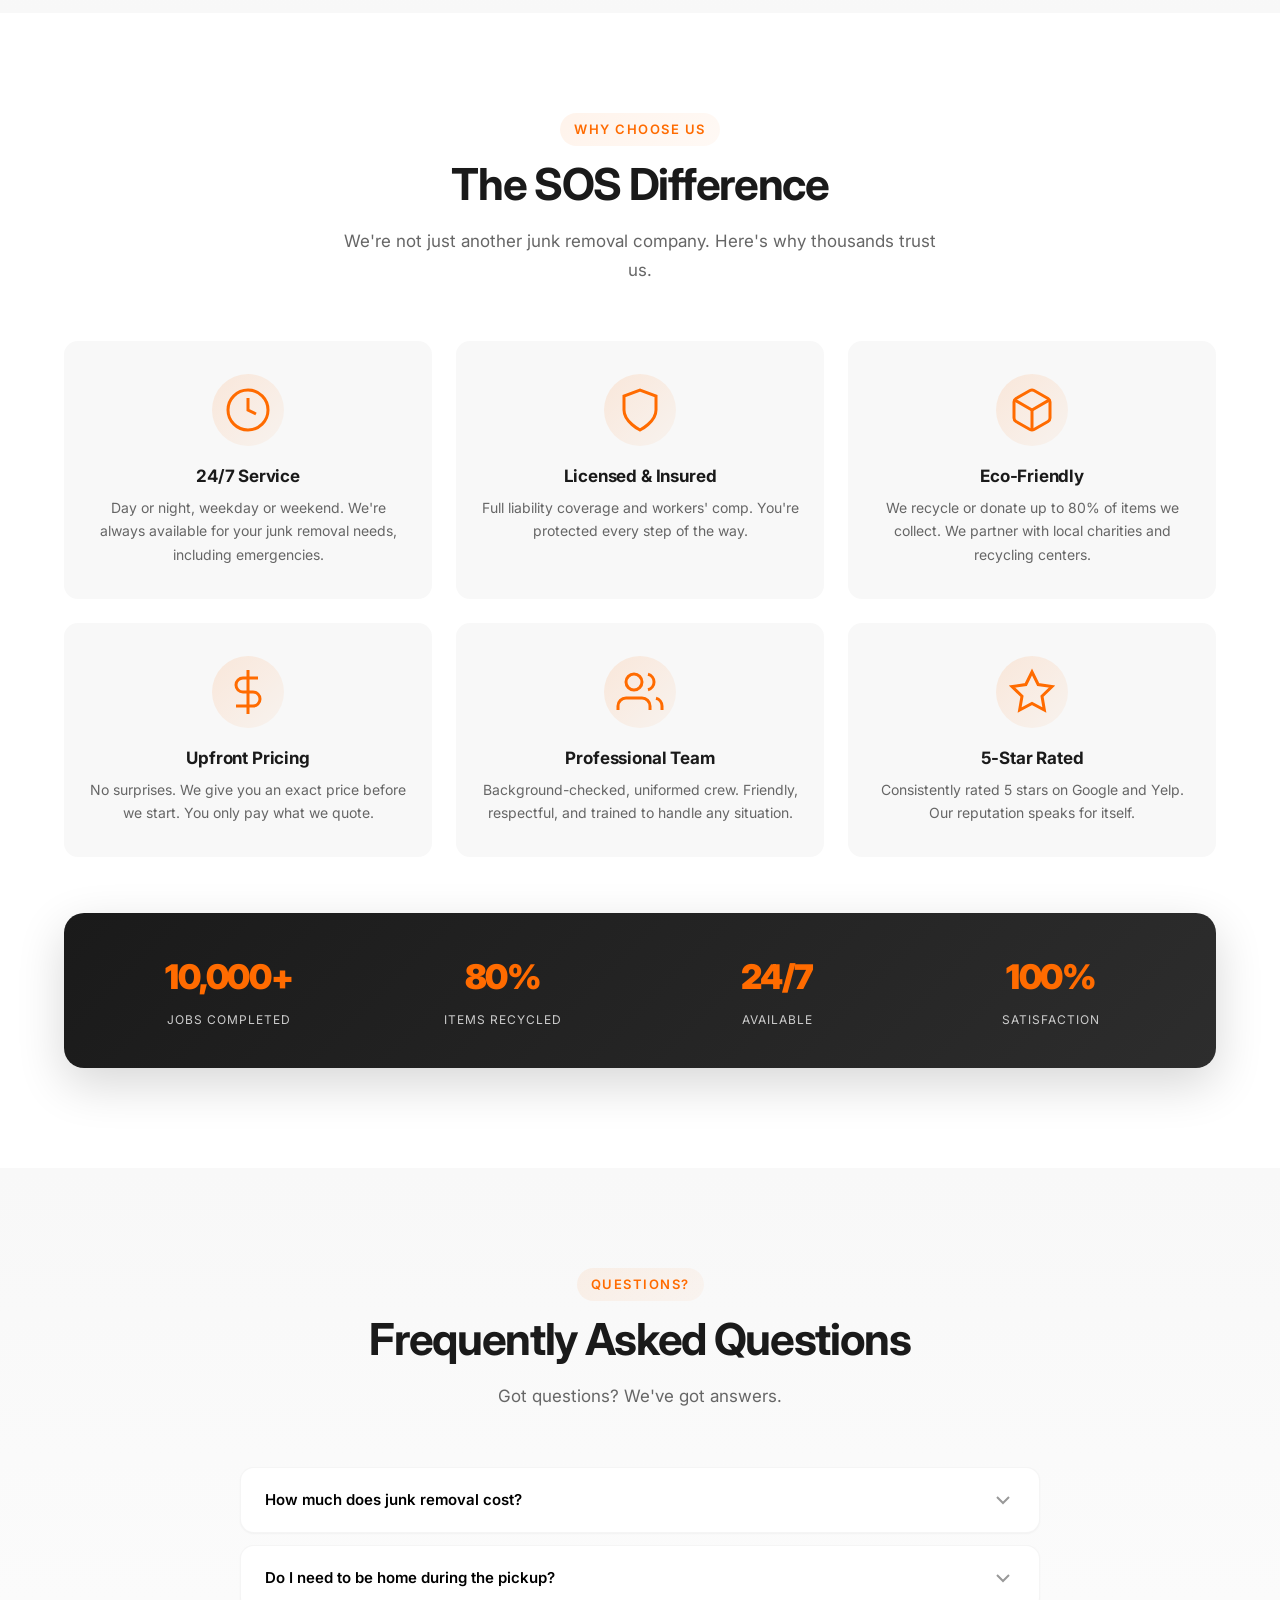
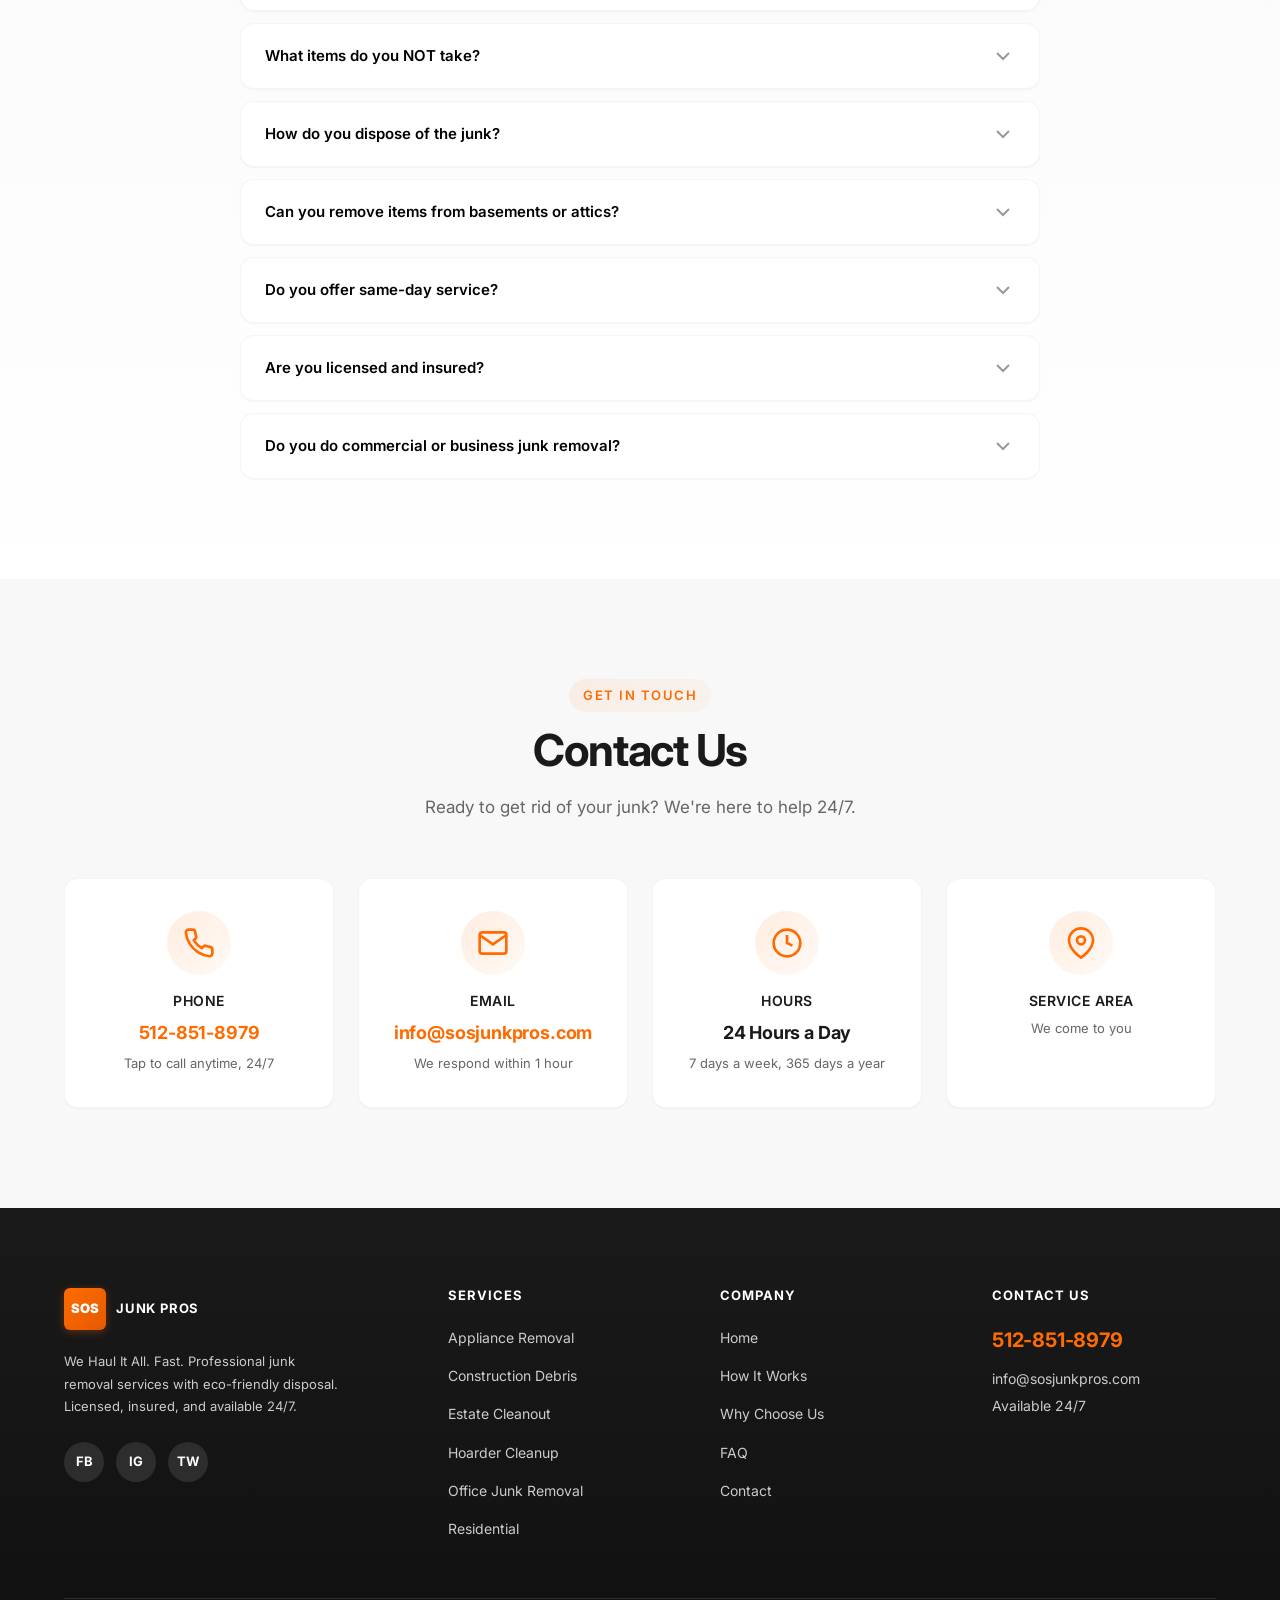
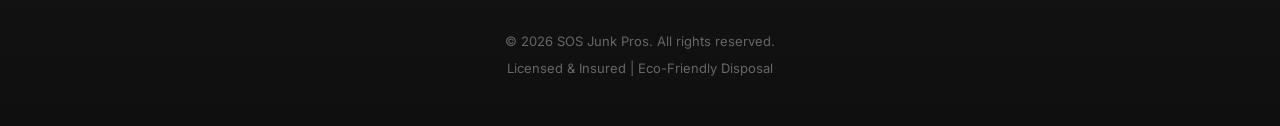
==== commit 1a2e26c9: "Improve conversion focus on landing pages" ====
--- a/index.html
+++ b/index.html
@@ -93,31 +93,31 @@
             <div class="hero-content">
                 <div class="hero-badge">
                     <span class="pulse"></span>
-                    24/7 Emergency Service Available
-                </div>
-                <h1>SOS Junk Pros<span class="geo-city-line" id="heroCityLine"><br><span id="heroCity"></span></span></h1>
-                <p class="hero-subtitle">We Haul It All. Fast.</p>
-                <p class="hero-text">Professional junk removal services. Same-day service available. Licensed, insured, and eco-friendly disposal.</p>
+                    Same-Day Service Available
+                </div>
+                <h1>Same-Day Junk Removal<span class="geo-city-line" id="heroCityLine"><br><span id="heroCity"></span></span></h1>
+                <p class="hero-subtitle">Call for a Free Quote</p>
+                <p class="hero-text">Licensed, insured, and ready to haul away furniture, appliances, debris, and more.</p>
                 <div class="hero-cta-group">
                     <a href="tel:+15128518979" class="btn btn-primary btn-large">
                         <svg width="24" height="24" viewBox="0 0 24 24" fill="none" stroke="currentColor" stroke-width="2">
                             <path d="M22 16.92v3a2 2 0 0 1-2.18 2 19.79 19.79 0 0 1-8.63-3.07 19.5 19.5 0 0 1-6-6 19.79 19.79 0 0 1-3.07-8.67A2 2 0 0 1 4.11 2h3a2 2 0 0 1 2 1.72 12.84 12.84 0 0 0 .7 2.81 2 2 0 0 1-.45 2.11L8.09 9.91a16 16 0 0 0 6 6l1.27-1.27a2 2 0 0 1 2.11-.45 12.84 12.84 0 0 0 2.81.7A2 2 0 0 1 22 16.92z"/>
                         </svg>
-                        Call 512-851-8979
+                        Call for Free Quote
                     </a>
                 </div>
                 <div class="hero-trust">
                     <div class="trust-item">
-                        <span class="trust-number">10K+</span>
-                        <span class="trust-label">Jobs Completed</span>
+                        <span class="trust-number">Same-Day</span>
+                        <span class="trust-label">Service</span>
                     </div>
                     <div class="trust-item">
                         <span class="trust-number">5★</span>
                         <span class="trust-label">Google Rating</span>
                     </div>
                     <div class="trust-item">
-                        <span class="trust-number">80%</span>
-                        <span class="trust-label">Items Recycled</span>
+                        <span class="trust-number">Free</span>
+                        <span class="trust-label">Quotes</span>
                     </div>
                 </div>
             </div>
--- a/css/styles.css
+++ b/css/styles.css
@@ -327,6 +327,7 @@
 }
 
 .mobile-call-bar {
+    display: none;
     position: fixed;
     bottom: 0;
     left: 0;
@@ -1358,6 +1359,18 @@
     }
     
     body {
-        padding-bottom: 80px;
-    }
-}
+        padding-bottom: 96px;
+    }
+
+    .service-page .header-cta {
+        display: flex;
+    }
+
+    .service-page .hero-scroll-indicator {
+        display: none;
+    }
+}
+
+.service-page .mobile-menu-toggle {
+    display: none;
+}
